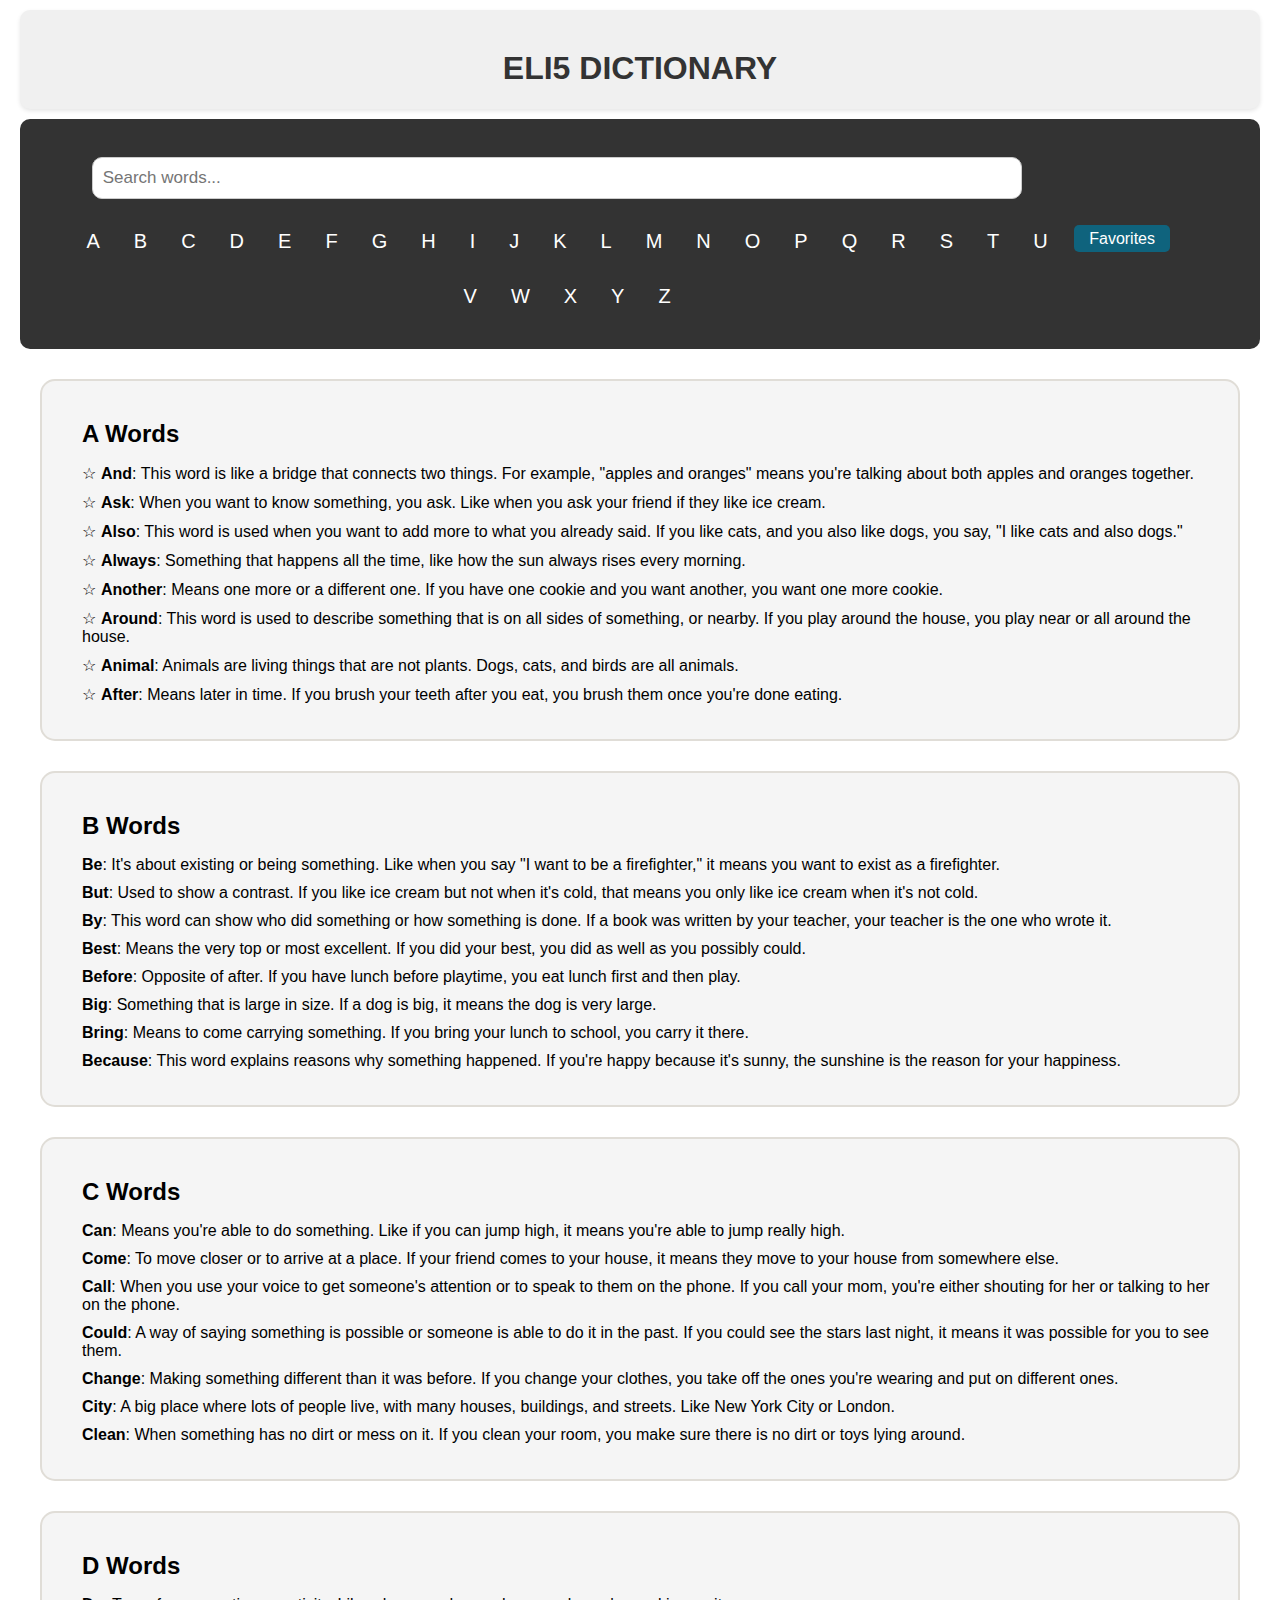
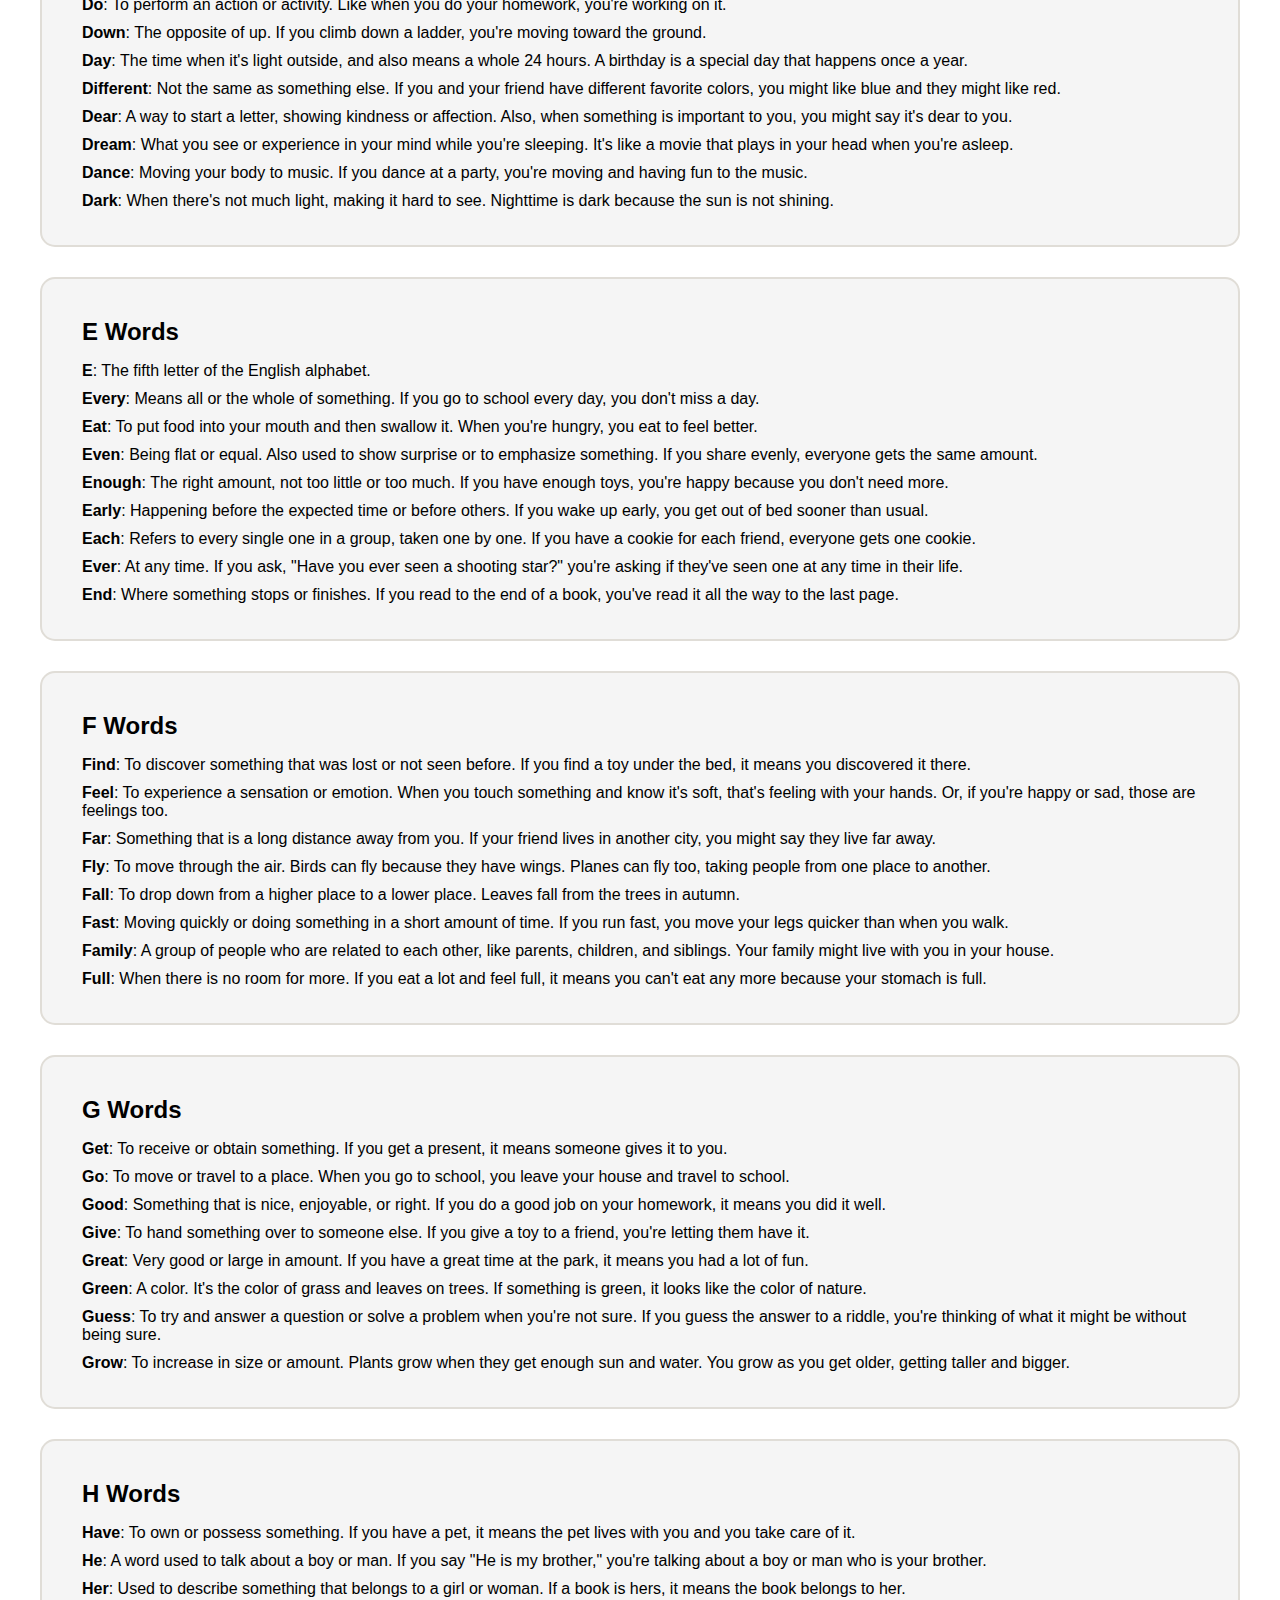
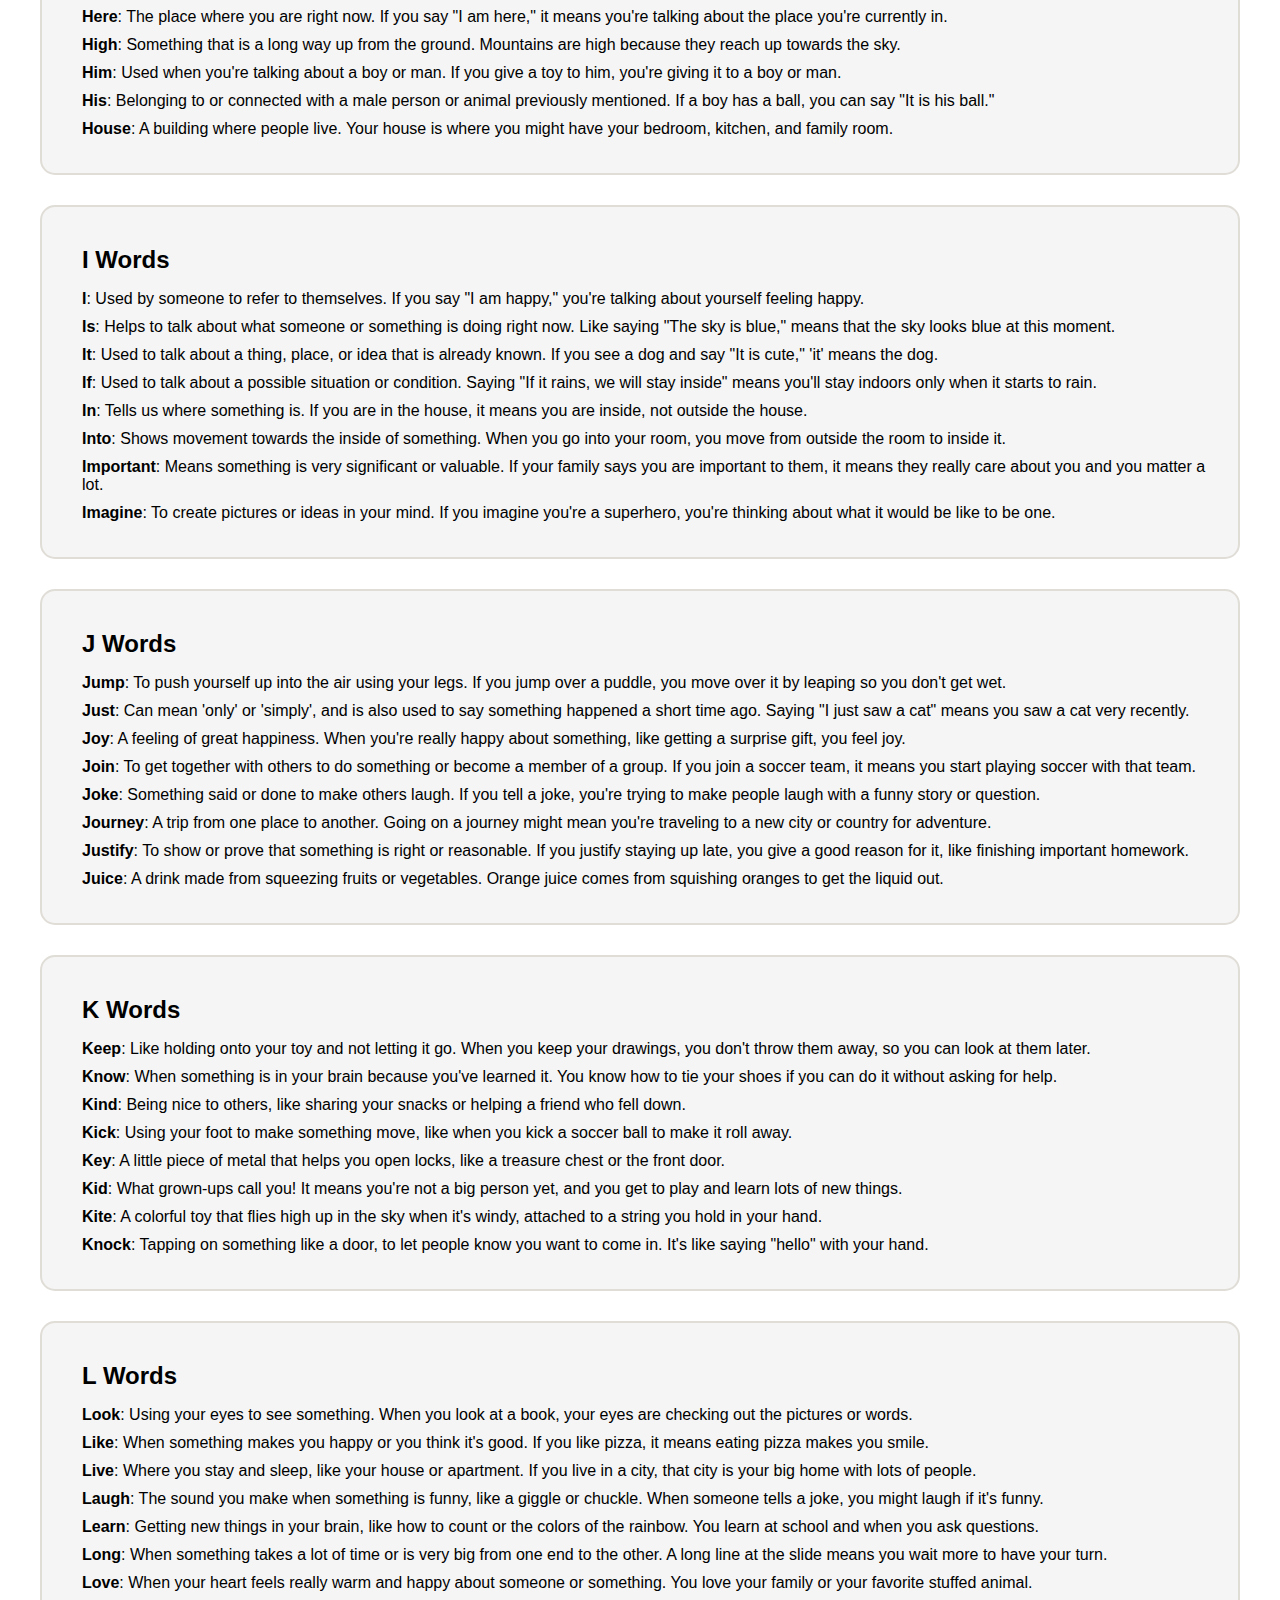
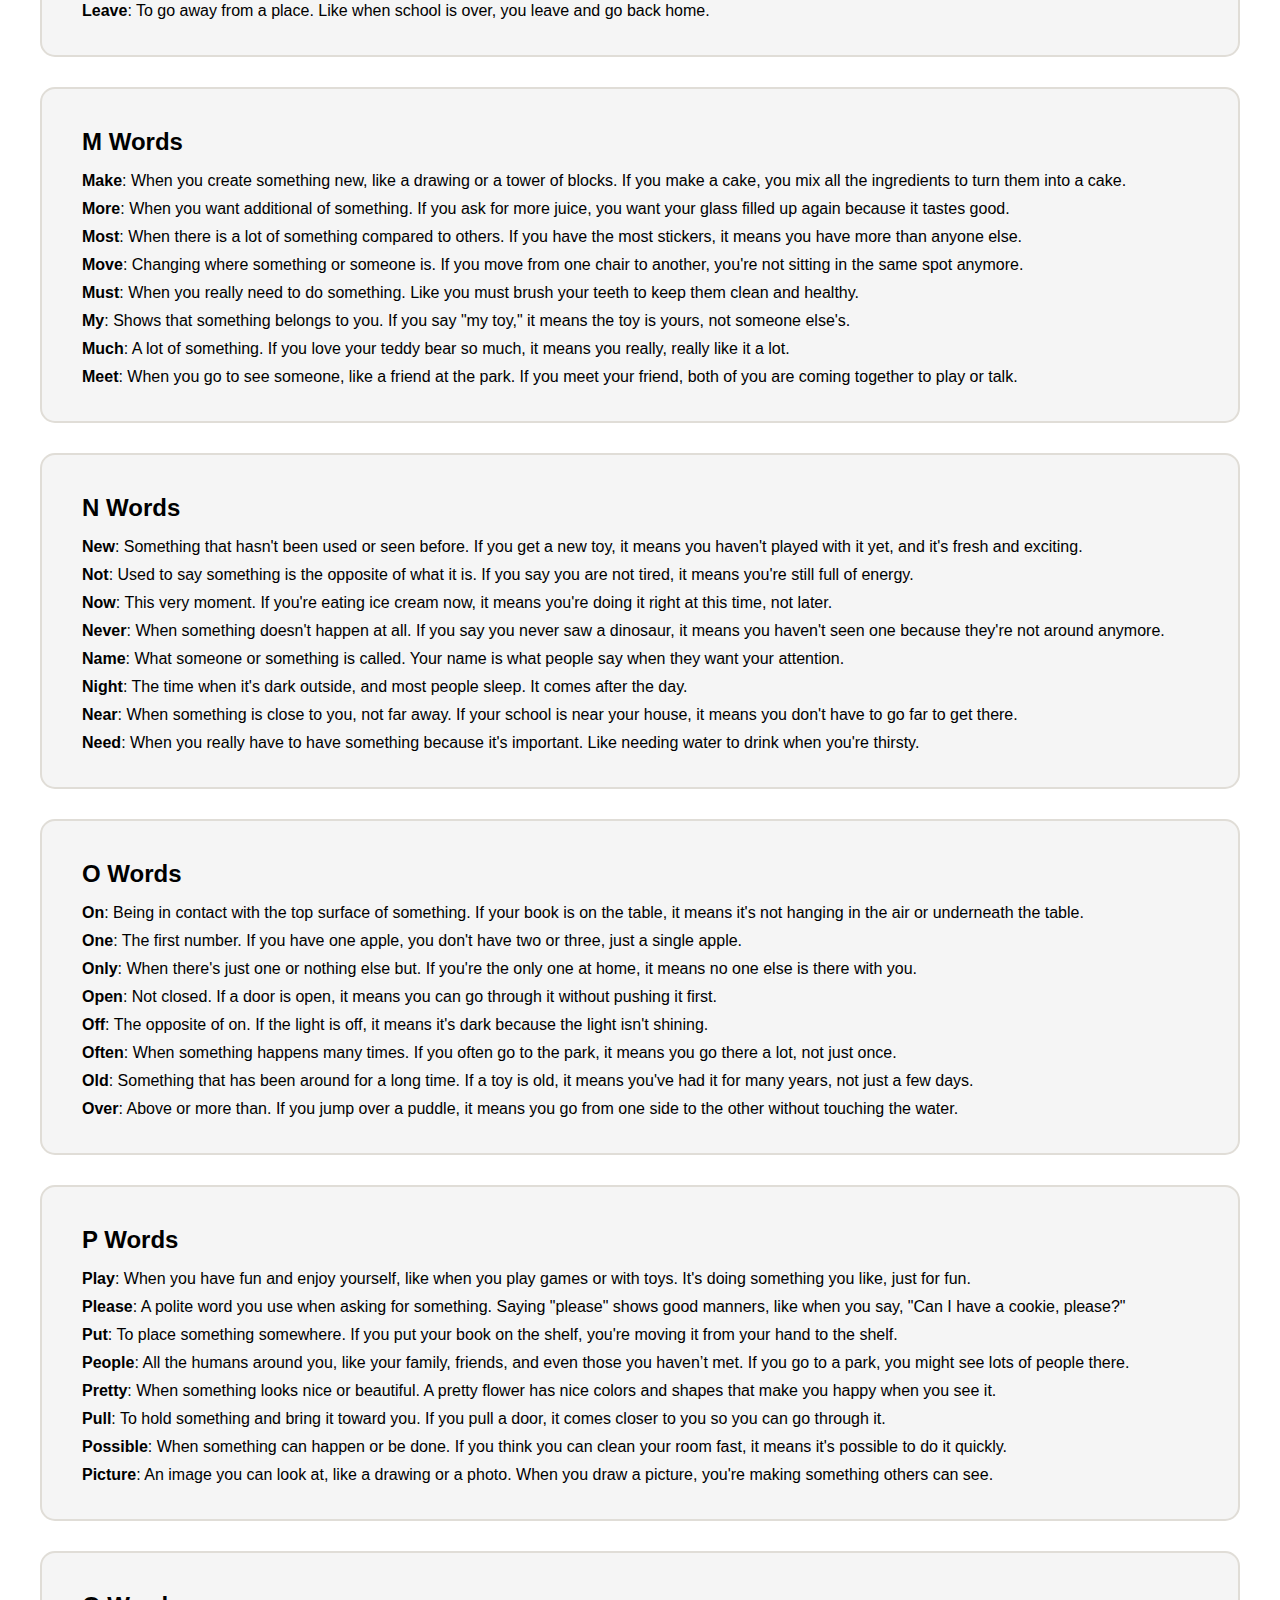
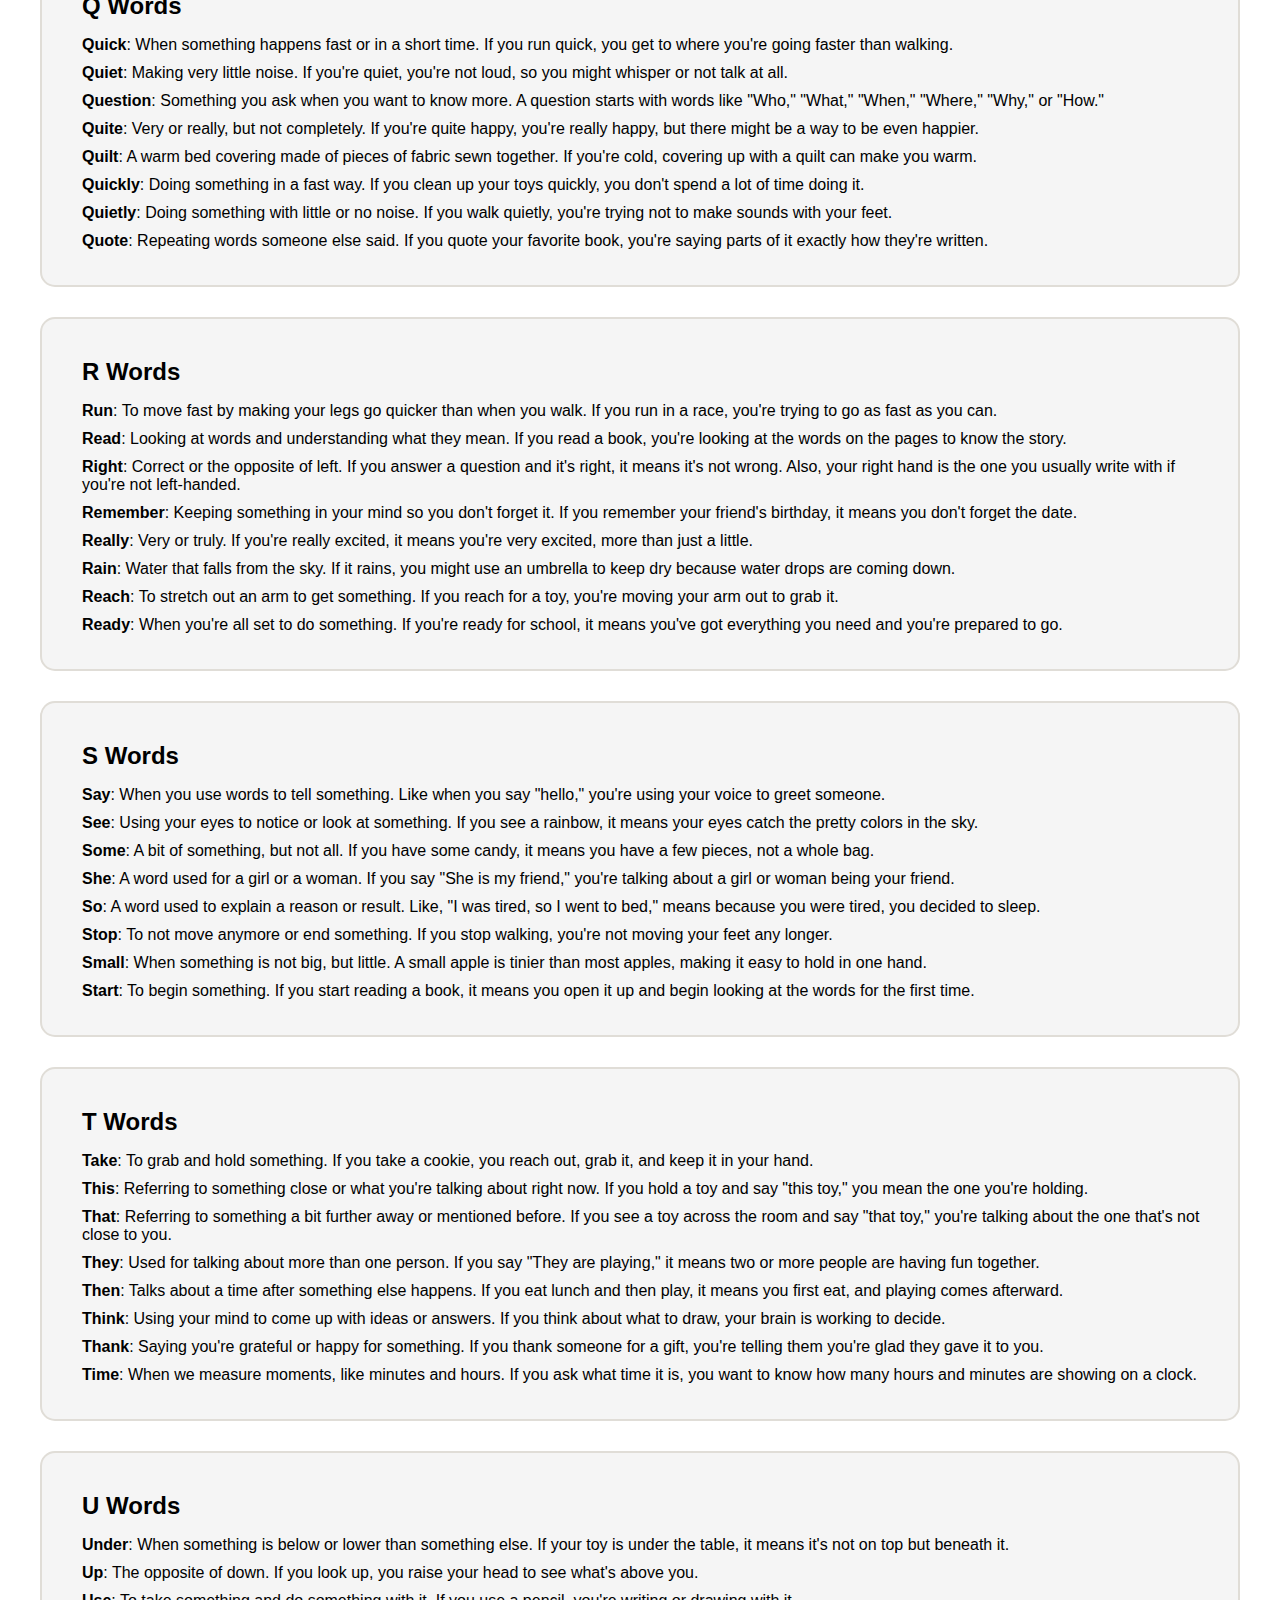
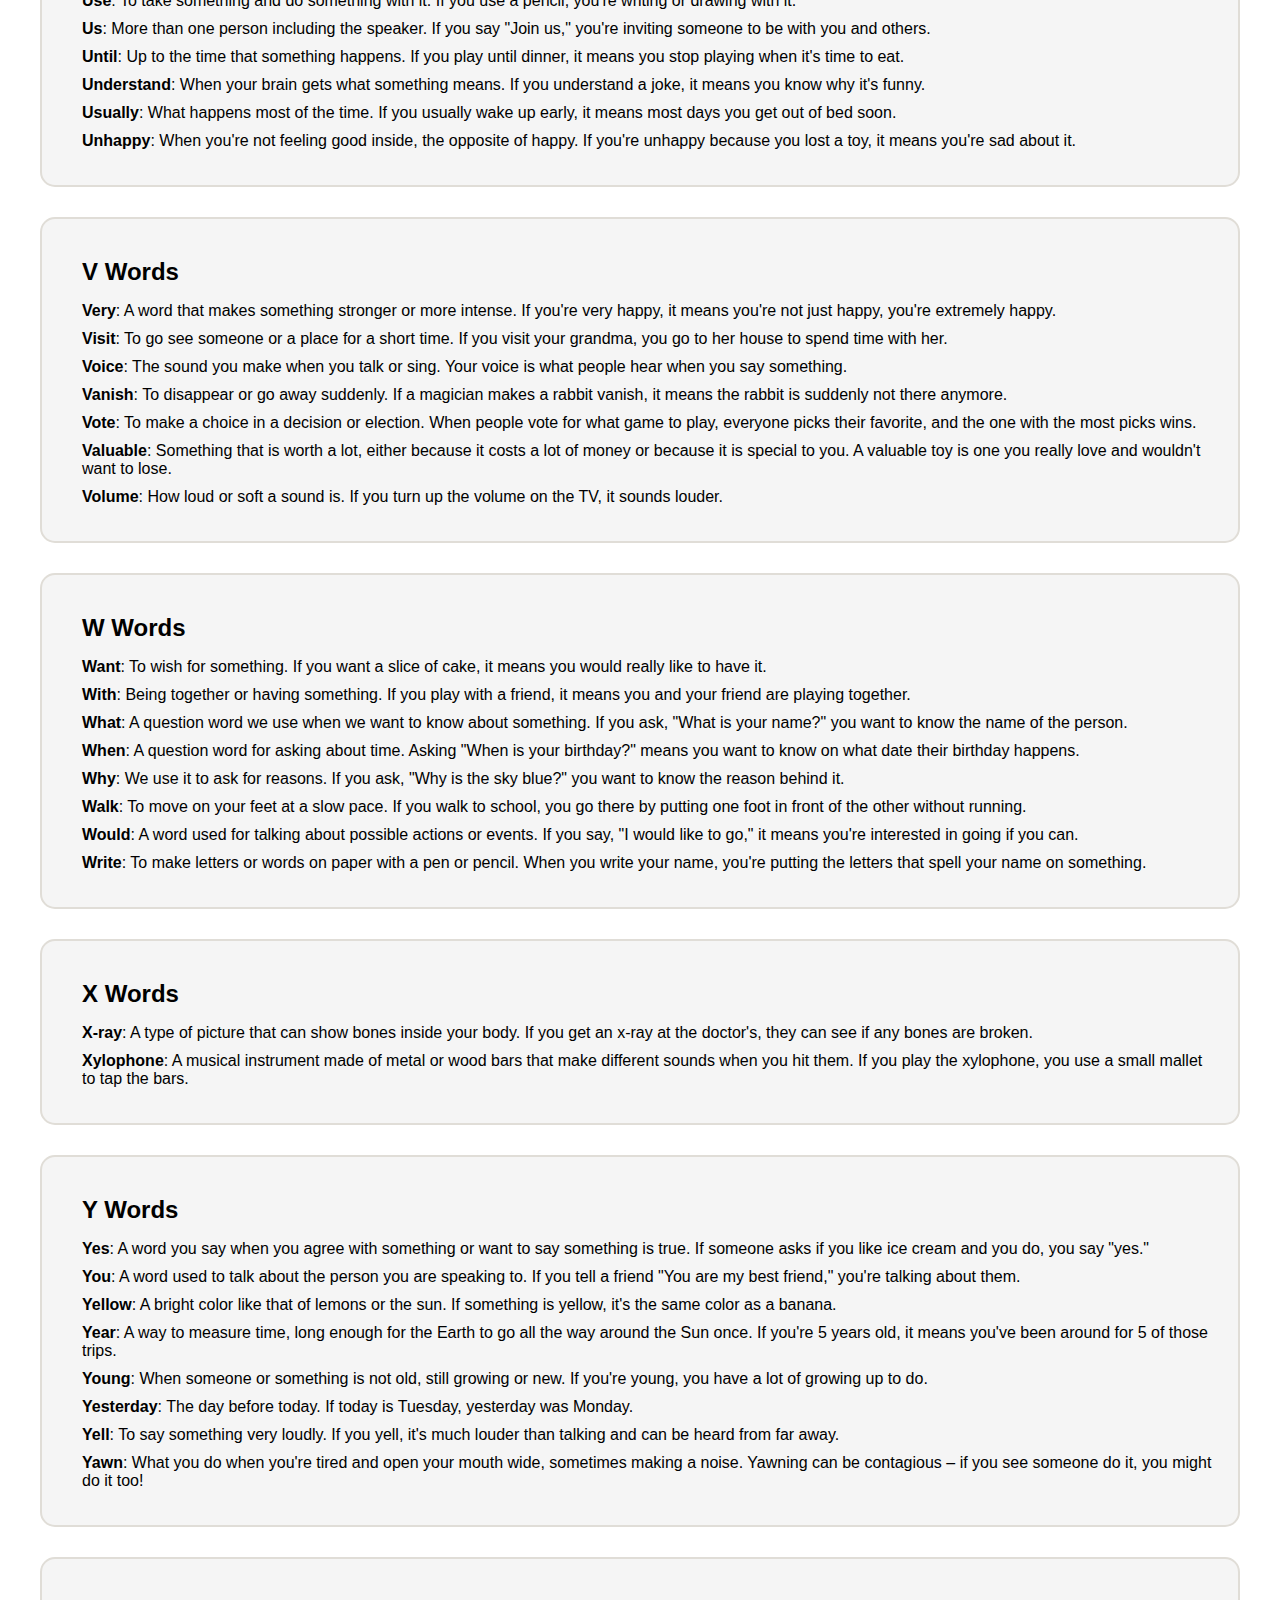
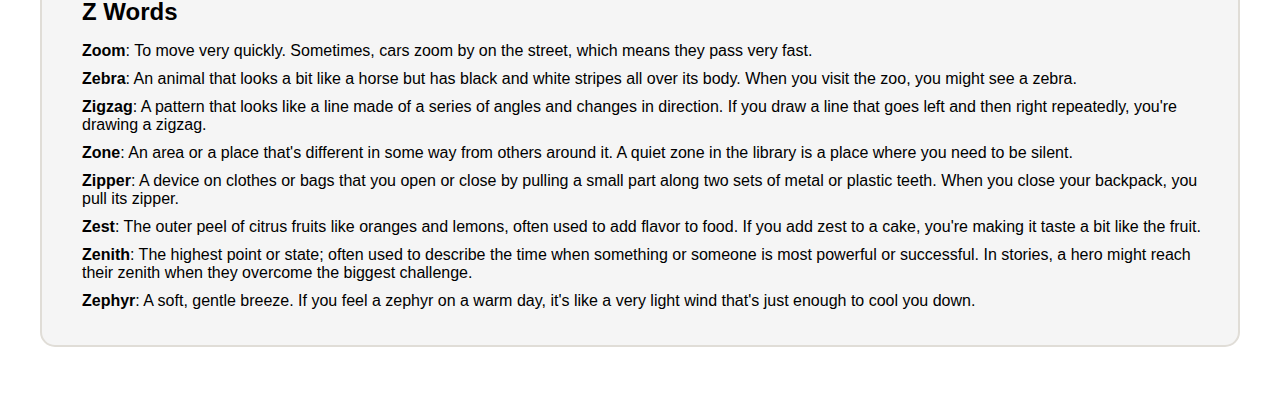
==== index.html @ aea7b03a "Add files via upload" ====
<script src="https://cdn.botpress.cloud/webchat/v1/inject.js"></script>
    <script src="https://mediafiles.botpress.cloud/0eafaf5a-5cc6-4b02-8ae4-9ba356f00850/webchat/config.js" defer></script>

<!DOCTYPE html>
<html lang="en">
    
<head>
    
    <meta charset="UTF-8">
    <meta name="viewport" content="width=device-width, initial-scale=1.0">
    <title>Word Definitions</title>
    <link rel="stylesheet" href="style.css">
    <script src="https://ajax.googleapis.com/ajax/libs/jquery/3.5.1/jquery.min.js"></script>
    <link href="https://fonts.cdnfonts.com/css/lost-castedral" rel="stylesheet">
    
    
                

</head>
<body>

    <header class="site-header">
        <h1>ELI5 DICTIONARY</h1>
    </header>





    <nav id="main-nav">
        <div class="nav-items">

        <div class="search-container">
            <input type="text" id="searchInput" placeholder="Search words...">
        </div>

        
           
            <div class="alphabet-shortcuts">
                <a href="#A">A</a>
                <a href="#B">B</a>
                <a href="#C">C</a>
                <a href="#D">D</a>
                <a href="#E">E</a>
                <a href="#F">F</a>
                <a href="#G">G</a>
                <a href="#H">H</a>
                <a href="#I">I</a>
                <a href="#J">J</a>
                <a href="#K">K</a>
      
                <a href="#L">L</a>
                <a href="#M">M</a>
                <a href="#N">N</a>
                <a href="#O">O</a>
                <a href="#P">P</a>
                <a href="#Q">Q</a>
                <a href="#R">R</a>
                <a href="#S">S</a>
                <a href="#T">T</a>
                <a href="#U">U</a>
                <a href="#V">V</a>
                <a href="#W">W</a>
                <a href="#X">X</a>
                <a href="#Y">Y</a>
                <a href="#Z">Z</a>
      
            
            
        </div>

        </div>

        <div class="favorites-btn">
            <a href="favorites.html">Favorites</a>
        </div>

    </nav>
        


    <div class="alphabet-container">
         
    <div class="letter-container" id="container-A">
    <section id="A">
    <h2>A Words</h2>
    <ul id="wordListA" class="wordList">
        <li><span class="star">☆</span><strong>And</strong>: This word is like a bridge that connects two things. For example, "apples and oranges" means you're talking about both apples and oranges together.</li>

        <li><span class="star">☆</span><strong>Ask</strong>: When you want to know something, you ask. Like when you ask your friend if they like ice cream.</li>
        <li><span class="star">☆</span><strong>Also</strong>: This word is used when you want to add more to what you already said. If you like cats, and you also like dogs, you say, "I like cats and also dogs."</li>
        <li><span class="star">☆</span><strong>Always</strong>: Something that happens all the time, like how the sun always rises every morning.</li>
        <li><span class="star">☆</span><strong>Another</strong>: Means one more or a different one. If you have one cookie and you want another, you want one more cookie.</li>
        <li><span class="star">☆</span><strong>Around</strong>: This word is used to describe something that is on all sides of something, or nearby. If you play around the house, you play near or all around the house.</li>
        <li><span class="star">☆</span><strong>Animal</strong>: Animals are living things that are not plants. Dogs, cats, and birds are all animals.</li>
        <li><span class="star">☆</span><strong>After</strong>: Means later in time. If you brush your teeth after you eat, you brush them once you're done eating.</li>
    </ul>
    </section>
</div>

<div class="letter-container" id="container-B">
    <section id="B">
    <h2>B Words</h2>
    <ul id="wordListB" class="wordList">
        <li><strong>Be</strong>: It's about existing or being something. Like when you say "I want to be a firefighter," it means you want to exist as a firefighter.</li>
        <li><strong>But</strong>: Used to show a contrast. If you like ice cream but not when it's cold, that means you only like ice cream when it's not cold.</li>
        <li><strong>By</strong>: This word can show who did something or how something is done. If a book was written by your teacher, your teacher is the one who wrote it.</li>
        <li><strong>Best</strong>: Means the very top or most excellent. If you did your best, you did as well as you possibly could.</li>
        <li><strong>Before</strong>: Opposite of after. If you have lunch before playtime, you eat lunch first and then play.</li>
        <li><strong>Big</strong>: Something that is large in size. If a dog is big, it means the dog is very large.</li>
        <li><strong>Bring</strong>: Means to come carrying something. If you bring your lunch to school, you carry it there.</li>
        <li><strong>Because</strong>: This word explains reasons why something happened. If you're happy because it's sunny, the sunshine is the reason for your happiness.</li>
    </ul>
</section>
</div>

<div class="letter-container" id="container-C">
    <section id="C">
    <h2>C Words</h2>
<ul id="wordListC" class="wordList">
    <li><strong>Can</strong>: Means you're able to do something. Like if you can jump high, it means you're able to jump really high.</li>
    <li><strong>Come</strong>: To move closer or to arrive at a place. If your friend comes to your house, it means they move to your house from somewhere else.</li>
    <li><strong>Call</strong>: When you use your voice to get someone's attention or to speak to them on the phone. If you call your mom, you're either shouting for her or talking to her on the phone.</li>
    <li><strong>Could</strong>: A way of saying something is possible or someone is able to do it in the past. If you could see the stars last night, it means it was possible for you to see them.</li>
    <li><strong>Change</strong>: Making something different than it was before. If you change your clothes, you take off the ones you're wearing and put on different ones.</li>
    <li><strong>City</strong>: A big place where lots of people live, with many houses, buildings, and streets. Like New York City or London.</li>
    <li><strong>Clean</strong>: When something has no dirt or mess on it. If you clean your room, you make sure there is no dirt or toys lying around.</li>
</ul>
</section>
</div>

<div class="letter-container" id="container-D">
<section id="D">
<h2>D Words</h2>
<ul id="wordListD" class="wordList">
    <li><strong>Do</strong>: To perform an action or activity. Like when you do your homework, you're working on it.</li>
    <li><strong>Down</strong>: The opposite of up. If you climb down a ladder, you're moving toward the ground.</li>
    <li><strong>Day</strong>: The time when it's light outside, and also means a whole 24 hours. A birthday is a special day that happens once a year.</li>
    <li><strong>Different</strong>: Not the same as something else. If you and your friend have different favorite colors, you might like blue and they might like red.</li>
    <li><strong>Dear</strong>: A way to start a letter, showing kindness or affection. Also, when something is important to you, you might say it's dear to you.</li>
    <li><strong>Dream</strong>: What you see or experience in your mind while you're sleeping. It's like a movie that plays in your head when you're asleep.</li>
    <li><strong>Dance</strong>: Moving your body to music. If you dance at a party, you're moving and having fun to the music.</li>
    <li><strong>Dark</strong>: When there's not much light, making it hard to see. Nighttime is dark because the sun is not shining.</li>
</ul>
</section>
</div>

<div class="letter-container" id="container-E">
<section id="E">
<h2>E Words</h2>
<ul id="wordListE" class="wordList">
    <li><strong>E</strong>: The fifth letter of the English alphabet.</li>
    <li><strong>Every</strong>: Means all or the whole of something. If you go to school every day, you don't miss a day.</li>
    <li><strong>Eat</strong>: To put food into your mouth and then swallow it. When you're hungry, you eat to feel better.</li>
    <li><strong>Even</strong>: Being flat or equal. Also used to show surprise or to emphasize something. If you share evenly, everyone gets the same amount.</li>
    <li><strong>Enough</strong>: The right amount, not too little or too much. If you have enough toys, you're happy because you don't need more.</li>
    <li><strong>Early</strong>: Happening before the expected time or before others. If you wake up early, you get out of bed sooner than usual.</li>
    <li><strong>Each</strong>: Refers to every single one in a group, taken one by one. If you have a cookie for each friend, everyone gets one cookie.</li>
    <li><strong>Ever</strong>: At any time. If you ask, "Have you ever seen a shooting star?" you're asking if they've seen one at any time in their life.</li>
    <li><strong>End</strong>: Where something stops or finishes. If you read to the end of a book, you've read it all the way to the last page.</li>
</ul>
</section>
</div>

<div class="letter-container" id="container-F">
<section id="F">
<h2>F Words</h2>
<ul id="wordListF" class="wordList">
    <li><strong>Find</strong>: To discover something that was lost or not seen before. If you find a toy under the bed, it means you discovered it there.</li>
    <li><strong>Feel</strong>: To experience a sensation or emotion. When you touch something and know it's soft, that's feeling with your hands. Or, if you're happy or sad, those are feelings too.</li>
    <li><strong>Far</strong>: Something that is a long distance away from you. If your friend lives in another city, you might say they live far away.</li>
    <li><strong>Fly</strong>: To move through the air. Birds can fly because they have wings. Planes can fly too, taking people from one place to another.</li>
    <li><strong>Fall</strong>: To drop down from a higher place to a lower place. Leaves fall from the trees in autumn.</li>
    <li><strong>Fast</strong>: Moving quickly or doing something in a short amount of time. If you run fast, you move your legs quicker than when you walk.</li>
    <li><strong>Family</strong>: A group of people who are related to each other, like parents, children, and siblings. Your family might live with you in your house.</li>
    <li><strong>Full</strong>: When there is no room for more. If you eat a lot and feel full, it means you can't eat any more because your stomach is full.</li>
</ul>
</section>
</div>

<div class="letter-container" id="container-G">
<section id="G">
<h2>G Words</h2>
<ul id="wordListG" class="wordList">
    <li><strong>Get</strong>: To receive or obtain something. If you get a present, it means someone gives it to you.</li>
    <li><strong>Go</strong>: To move or travel to a place. When you go to school, you leave your house and travel to school.</li>
    <li><strong>Good</strong>: Something that is nice, enjoyable, or right. If you do a good job on your homework, it means you did it well.</li>
    <li><strong>Give</strong>: To hand something over to someone else. If you give a toy to a friend, you're letting them have it.</li>
    <li><strong>Great</strong>: Very good or large in amount. If you have a great time at the park, it means you had a lot of fun.</li>
    <li><strong>Green</strong>: A color. It's the color of grass and leaves on trees. If something is green, it looks like the color of nature.</li>
    <li><strong>Guess</strong>: To try and answer a question or solve a problem when you're not sure. If you guess the answer to a riddle, you're thinking of what it might be without being sure.</li>
    <li><strong>Grow</strong>: To increase in size or amount. Plants grow when they get enough sun and water. You grow as you get older, getting taller and bigger.</li>
</ul>
</section>
</div>

<div class="letter-container" id="container-H">
<section id="H">
<h2>H Words</h2>
<ul id="wordListH" class="wordList">
    <li><strong>Have</strong>: To own or possess something. If you have a pet, it means the pet lives with you and you take care of it.</li>
    <li><strong>He</strong>: A word used to talk about a boy or man. If you say "He is my brother," you're talking about a boy or man who is your brother.</li>
    <li><strong>Her</strong>: Used to describe something that belongs to a girl or woman. If a book is hers, it means the book belongs to her.</li>
    <li><strong>Here</strong>: The place where you are right now. If you say "I am here," it means you're talking about the place you're currently in.</li>
    <li><strong>High</strong>: Something that is a long way up from the ground. Mountains are high because they reach up towards the sky.</li>
    <li><strong>Him</strong>: Used when you're talking about a boy or man. If you give a toy to him, you're giving it to a boy or man.</li>
    <li><strong>His</strong>: Belonging to or connected with a male person or animal previously mentioned. If a boy has a ball, you can say "It is his ball."</li>
    <li><strong>House</strong>: A building where people live. Your house is where you might have your bedroom, kitchen, and family room.</li>
</ul>
</section>
</div>

<div class="letter-container" id="container-I">
<section id="I">
<h2>I Words</h2>
<ul id="wordListI" class="wordList">
    <li><strong>I</strong>: Used by someone to refer to themselves. If you say "I am happy," you're talking about yourself feeling happy.</li>
    <li><strong>Is</strong>: Helps to talk about what someone or something is doing right now. Like saying "The sky is blue," means that the sky looks blue at this moment.</li>
    <li><strong>It</strong>: Used to talk about a thing, place, or idea that is already known. If you see a dog and say "It is cute," 'it' means the dog.</li>
    <li><strong>If</strong>: Used to talk about a possible situation or condition. Saying "If it rains, we will stay inside" means you'll stay indoors only when it starts to rain.</li>
    <li><strong>In</strong>: Tells us where something is. If you are in the house, it means you are inside, not outside the house.</li>
    <li><strong>Into</strong>: Shows movement towards the inside of something. When you go into your room, you move from outside the room to inside it.</li>
    <li><strong>Important</strong>: Means something is very significant or valuable. If your family says you are important to them, it means they really care about you and you matter a lot.</li>
    <li><strong>Imagine</strong>: To create pictures or ideas in your mind. If you imagine you're a superhero, you're thinking about what it would be like to be one.</li>
</ul>
</section>
</div>

<div class="letter-container" id="container-J">
<section id="J">
<h2>J Words</h2>
<ul id="wordListJ" class="wordList">
    <li><strong>Jump</strong>: To push yourself up into the air using your legs. If you jump over a puddle, you move over it by leaping so you don't get wet.</li>
    <li><strong>Just</strong>: Can mean 'only' or 'simply', and is also used to say something happened a short time ago. Saying "I just saw a cat" means you saw a cat very recently.</li>
    <li><strong>Joy</strong>: A feeling of great happiness. When you're really happy about something, like getting a surprise gift, you feel joy.</li>
    <li><strong>Join</strong>: To get together with others to do something or become a member of a group. If you join a soccer team, it means you start playing soccer with that team.</li>
    <li><strong>Joke</strong>: Something said or done to make others laugh. If you tell a joke, you're trying to make people laugh with a funny story or question.</li>
    <li><strong>Journey</strong>: A trip from one place to another. Going on a journey might mean you're traveling to a new city or country for adventure.</li>
    <li><strong>Justify</strong>: To show or prove that something is right or reasonable. If you justify staying up late, you give a good reason for it, like finishing important homework.</li>
    <li><strong>Juice</strong>: A drink made from squeezing fruits or vegetables. Orange juice comes from squishing oranges to get the liquid out.</li>
</ul>
</section>
</div>

<div class="letter-container" id="container-K">
<section id="K">
<h2>K Words</h2>
<ul id="wordListK" class="wordList">
    <li><strong>Keep</strong>: Like holding onto your toy and not letting it go. When you keep your drawings, you don't throw them away, so you can look at them later.</li>
    <li><strong>Know</strong>: When something is in your brain because you've learned it. You know how to tie your shoes if you can do it without asking for help.</li>
    <li><strong>Kind</strong>: Being nice to others, like sharing your snacks or helping a friend who fell down.</li>
    <li><strong>Kick</strong>: Using your foot to make something move, like when you kick a soccer ball to make it roll away.</li>
    <li><strong>Key</strong>: A little piece of metal that helps you open locks, like a treasure chest or the front door.</li>
    <li><strong>Kid</strong>: What grown-ups call you! It means you're not a big person yet, and you get to play and learn lots of new things.</li>
    <li><strong>Kite</strong>: A colorful toy that flies high up in the sky when it's windy, attached to a string you hold in your hand.</li>
    <li><strong>Knock</strong>: Tapping on something like a door, to let people know you want to come in. It's like saying "hello" with your hand.</li>
</ul>
</section>
</div>

<div class="letter-container" id="container-L">
<section id="L">
<h2>L Words</h2>
<ul id="wordListL" class="wordList">
    <li><strong>Look</strong>: Using your eyes to see something. When you look at a book, your eyes are checking out the pictures or words.</li>
    <li><strong>Like</strong>: When something makes you happy or you think it's good. If you like pizza, it means eating pizza makes you smile.</li>
    <li><strong>Live</strong>: Where you stay and sleep, like your house or apartment. If you live in a city, that city is your big home with lots of people.</li>
    <li><strong>Laugh</strong>: The sound you make when something is funny, like a giggle or chuckle. When someone tells a joke, you might laugh if it's funny.</li>
    <li><strong>Learn</strong>: Getting new things in your brain, like how to count or the colors of the rainbow. You learn at school and when you ask questions.</li>
    <li><strong>Long</strong>: When something takes a lot of time or is very big from one end to the other. A long line at the slide means you wait more to have your turn.</li>
    <li><strong>Love</strong>: When your heart feels really warm and happy about someone or something. You love your family or your favorite stuffed animal.</li>
    <li><strong>Leave</strong>: To go away from a place. Like when school is over, you leave and go back home.</li>
</ul>
</section>
</div>

<div class="letter-container" id="container-M">
<section id="M">
<h2>M Words</h2>
<ul id="wordListM" class="wordList">
    <li><strong>Make</strong>: When you create something new, like a drawing or a tower of blocks. If you make a cake, you mix all the ingredients to turn them into a cake.</li>
    <li><strong>More</strong>: When you want additional of something. If you ask for more juice, you want your glass filled up again because it tastes good.</li>
    <li><strong>Most</strong>: When there is a lot of something compared to others. If you have the most stickers, it means you have more than anyone else.</li>
    <li><strong>Move</strong>: Changing where something or someone is. If you move from one chair to another, you're not sitting in the same spot anymore.</li>
    <li><strong>Must</strong>: When you really need to do something. Like you must brush your teeth to keep them clean and healthy.</li>
    <li><strong>My</strong>: Shows that something belongs to you. If you say "my toy," it means the toy is yours, not someone else's.</li>
    <li><strong>Much</strong>: A lot of something. If you love your teddy bear so much, it means you really, really like it a lot.</li>
    <li><strong>Meet</strong>: When you go to see someone, like a friend at the park. If you meet your friend, both of you are coming together to play or talk.</li>
</ul>
</section>
</div>

<div class="letter-container" id="container-N">
<section id="N">
<h2>N Words</h2>
<ul id="wordListN" class="wordList">
    <li><strong>New</strong>: Something that hasn't been used or seen before. If you get a new toy, it means you haven't played with it yet, and it's fresh and exciting.</li>
    <li><strong>Not</strong>: Used to say something is the opposite of what it is. If you say you are not tired, it means you're still full of energy.</li>
    <li><strong>Now</strong>: This very moment. If you're eating ice cream now, it means you're doing it right at this time, not later.</li>
    <li><strong>Never</strong>: When something doesn't happen at all. If you say you never saw a dinosaur, it means you haven't seen one because they're not around anymore.</li>
    <li><strong>Name</strong>: What someone or something is called. Your name is what people say when they want your attention.</li>
    <li><strong>Night</strong>: The time when it's dark outside, and most people sleep. It comes after the day.</li>
    <li><strong>Near</strong>: When something is close to you, not far away. If your school is near your house, it means you don't have to go far to get there.</li>
    <li><strong>Need</strong>: When you really have to have something because it's important. Like needing water to drink when you're thirsty.</li>
</ul>
</section>
</div>

<div class="letter-container" id="container-O">
<section id="O">
<h2>O Words</h2>
<ul id="wordListO" class="wordList">
    <li><strong>On</strong>: Being in contact with the top surface of something. If your book is on the table, it means it's not hanging in the air or underneath the table.</li>
    <li><strong>One</strong>: The first number. If you have one apple, you don't have two or three, just a single apple.</li>
    <li><strong>Only</strong>: When there's just one or nothing else but. If you're the only one at home, it means no one else is there with you.</li>
    <li><strong>Open</strong>: Not closed. If a door is open, it means you can go through it without pushing it first.</li>
    <li><strong>Off</strong>: The opposite of on. If the light is off, it means it's dark because the light isn't shining.</li>
    <li><strong>Often</strong>: When something happens many times. If you often go to the park, it means you go there a lot, not just once.</li>
    <li><strong>Old</strong>: Something that has been around for a long time. If a toy is old, it means you've had it for many years, not just a few days.</li>
    <li><strong>Over</strong>: Above or more than. If you jump over a puddle, it means you go from one side to the other without touching the water.</li>
</ul>
</section>
</div>

<div class="letter-container" id="container-P">
<section id="P">
<h2>P Words</h2>
<ul id="wordListP" class="wordList">
    <li><strong>Play</strong>: When you have fun and enjoy yourself, like when you play games or with toys. It's doing something you like, just for fun.</li>
    <li><strong>Please</strong>: A polite word you use when asking for something. Saying "please" shows good manners, like when you say, "Can I have a cookie, please?"</li>
    <li><strong>Put</strong>: To place something somewhere. If you put your book on the shelf, you're moving it from your hand to the shelf.</li>
    <li><strong>People</strong>: All the humans around you, like your family, friends, and even those you haven’t met. If you go to a park, you might see lots of people there.</li>
    <li><strong>Pretty</strong>: When something looks nice or beautiful. A pretty flower has nice colors and shapes that make you happy when you see it.</li>
    <li><strong>Pull</strong>: To hold something and bring it toward you. If you pull a door, it comes closer to you so you can go through it.</li>
    <li><strong>Possible</strong>: When something can happen or be done. If you think you can clean your room fast, it means it's possible to do it quickly.</li>
    <li><strong>Picture</strong>: An image you can look at, like a drawing or a photo. When you draw a picture, you're making something others can see.</li>
</ul>
</section>
</div>

<div class="letter-container" id="container-Q">
<section id="Q">
<h2>Q Words</h2>
<ul id="wordListQ" class="wordList">
    <li><strong>Quick</strong>: When something happens fast or in a short time. If you run quick, you get to where you're going faster than walking.</li>
    <li><strong>Quiet</strong>: Making very little noise. If you're quiet, you're not loud, so you might whisper or not talk at all.</li>
    <li><strong>Question</strong>: Something you ask when you want to know more. A question starts with words like "Who," "What," "When," "Where," "Why," or "How."</li>
    <li><strong>Quite</strong>: Very or really, but not completely. If you're quite happy, you're really happy, but there might be a way to be even happier.</li>
    <li><strong>Quilt</strong>: A warm bed covering made of pieces of fabric sewn together. If you're cold, covering up with a quilt can make you warm.</li>
    <li><strong>Quickly</strong>: Doing something in a fast way. If you clean up your toys quickly, you don't spend a lot of time doing it.</li>
    <li><strong>Quietly</strong>: Doing something with little or no noise. If you walk quietly, you're trying not to make sounds with your feet.</li>
    <li><strong>Quote</strong>: Repeating words someone else said. If you quote your favorite book, you're saying parts of it exactly how they're written.</li>
</ul>
</section>
</div>

<div class="letter-container" id="container-R">
<section id="R">
<h2>R Words</h2>
<ul id="wordListR" class="wordList">
    <li><strong>Run</strong>: To move fast by making your legs go quicker than when you walk. If you run in a race, you're trying to go as fast as you can.</li>
    <li><strong>Read</strong>: Looking at words and understanding what they mean. If you read a book, you're looking at the words on the pages to know the story.</li>
    <li><strong>Right</strong>: Correct or the opposite of left. If you answer a question and it's right, it means it's not wrong. Also, your right hand is the one you usually write with if you're not left-handed.</li>
    <li><strong>Remember</strong>: Keeping something in your mind so you don't forget it. If you remember your friend's birthday, it means you don't forget the date.</li>
    <li><strong>Really</strong>: Very or truly. If you're really excited, it means you're very excited, more than just a little.</li>
    <li><strong>Rain</strong>: Water that falls from the sky. If it rains, you might use an umbrella to keep dry because water drops are coming down.</li>
    <li><strong>Reach</strong>: To stretch out an arm to get something. If you reach for a toy, you're moving your arm out to grab it.</li>
    <li><strong>Ready</strong>: When you're all set to do something. If you're ready for school, it means you've got everything you need and you're prepared to go.</li>
</ul>
</section>
</div>

<div class="letter-container" id="container-S">
<section id="S">
<h2>S Words</h2>
<ul id="wordListS" class="wordList">
    <li><strong>Say</strong>: When you use words to tell something. Like when you say "hello," you're using your voice to greet someone.</li>
    <li><strong>See</strong>: Using your eyes to notice or look at something. If you see a rainbow, it means your eyes catch the pretty colors in the sky.</li>
    <li><strong>Some</strong>: A bit of something, but not all. If you have some candy, it means you have a few pieces, not a whole bag.</li>
    <li><strong>She</strong>: A word used for a girl or a woman. If you say "She is my friend," you're talking about a girl or woman being your friend.</li>
    <li><strong>So</strong>: A word used to explain a reason or result. Like, "I was tired, so I went to bed," means because you were tired, you decided to sleep.</li>
    <li><strong>Stop</strong>: To not move anymore or end something. If you stop walking, you're not moving your feet any longer.</li>
    <li><strong>Small</strong>: When something is not big, but little. A small apple is tinier than most apples, making it easy to hold in one hand.</li>
    <li><strong>Start</strong>: To begin something. If you start reading a book, it means you open it up and begin looking at the words for the first time.</li>
</ul>
</section>
</div>

<div class="letter-container" id="container-T">
<section id="T">
<h2>T Words</h2>
<ul id="wordListT" class="wordList">
    <li><strong>Take</strong>: To grab and hold something. If you take a cookie, you reach out, grab it, and keep it in your hand.</li>
    <li><strong>This</strong>: Referring to something close or what you're talking about right now. If you hold a toy and say "this toy," you mean the one you're holding.</li>
    <li><strong>That</strong>: Referring to something a bit further away or mentioned before. If you see a toy across the room and say "that toy," you're talking about the one that's not close to you.</li>
    <li><strong>They</strong>: Used for talking about more than one person. If you say "They are playing," it means two or more people are having fun together.</li>
    <li><strong>Then</strong>: Talks about a time after something else happens. If you eat lunch and then play, it means you first eat, and playing comes afterward.</li>
    <li><strong>Think</strong>: Using your mind to come up with ideas or answers. If you think about what to draw, your brain is working to decide.</li>
    <li><strong>Thank</strong>: Saying you're grateful or happy for something. If you thank someone for a gift, you're telling them you're glad they gave it to you.</li>
    <li><strong>Time</strong>: When we measure moments, like minutes and hours. If you ask what time it is, you want to know how many hours and minutes are showing on a clock.</li>
</ul>
</section>
</div>

<div class="letter-container" id="container-U">
<section id="U">
<h2>U Words</h2>
<ul id="wordListU" class="wordList">
    <li><strong>Under</strong>: When something is below or lower than something else. If your toy is under the table, it means it's not on top but beneath it.</li>
    <li><strong>Up</strong>: The opposite of down. If you look up, you raise your head to see what's above you.</li>
    <li><strong>Use</strong>: To take something and do something with it. If you use a pencil, you're writing or drawing with it.</li>
    <li><strong>Us</strong>: More than one person including the speaker. If you say "Join us," you're inviting someone to be with you and others.</li>
    <li><strong>Until</strong>: Up to the time that something happens. If you play until dinner, it means you stop playing when it's time to eat.</li>
    <li><strong>Understand</strong>: When your brain gets what something means. If you understand a joke, it means you know why it's funny.</li>
    <li><strong>Usually</strong>: What happens most of the time. If you usually wake up early, it means most days you get out of bed soon.</li>
    <li><strong>Unhappy</strong>: When you're not feeling good inside, the opposite of happy. If you're unhappy because you lost a toy, it means you're sad about it.</li>
</ul>
</section>
</div>

<div class="letter-container" id="container-V">
<section id="V">
<h2>V Words</h2>
<ul id="wordListV" class="wordList">
    <li><strong>Very</strong>: A word that makes something stronger or more intense. If you're very happy, it means you're not just happy, you're extremely happy.</li>
    <li><strong>Visit</strong>: To go see someone or a place for a short time. If you visit your grandma, you go to her house to spend time with her.</li>
    <li><strong>Voice</strong>: The sound you make when you talk or sing. Your voice is what people hear when you say something.</li>
    <li><strong>Vanish</strong>: To disappear or go away suddenly. If a magician makes a rabbit vanish, it means the rabbit is suddenly not there anymore.</li>
    <li><strong>Vote</strong>: To make a choice in a decision or election. When people vote for what game to play, everyone picks their favorite, and the one with the most picks wins.</li>
    <li><strong>Valuable</strong>: Something that is worth a lot, either because it costs a lot of money or because it is special to you. A valuable toy is one you really love and wouldn't want to lose.</li>
    <li><strong>Volume</strong>: How loud or soft a sound is. If you turn up the volume on the TV, it sounds louder.</li>
</ul>
</section>
</div>

<div class="letter-container" id="container-W">
<section id="W">
<h2>W Words</h2>
<ul id="wordListW" class="wordList">
    <li><strong>Want</strong>: To wish for something. If you want a slice of cake, it means you would really like to have it.</li>
    <li><strong>With</strong>: Being together or having something. If you play with a friend, it means you and your friend are playing together.</li>
    <li><strong>What</strong>: A question word we use when we want to know about something. If you ask, "What is your name?" you want to know the name of the person.</li>
    <li><strong>When</strong>: A question word for asking about time. Asking "When is your birthday?" means you want to know on what date their birthday happens.</li>
    <li><strong>Why</strong>: We use it to ask for reasons. If you ask, "Why is the sky blue?" you want to know the reason behind it.</li>
    <li><strong>Walk</strong>: To move on your feet at a slow pace. If you walk to school, you go there by putting one foot in front of the other without running.</li>
    <li><strong>Would</strong>: A word used for talking about possible actions or events. If you say, "I would like to go," it means you're interested in going if you can.</li>
    <li><strong>Write</strong>: To make letters or words on paper with a pen or pencil. When you write your name, you're putting the letters that spell your name on something.</li>
</ul>
</section>
</div>

<div class="letter-container" id="container-X">
<section id="X">
<h2>X Words</h2>
<ul id="wordListX" class="wordList">
    <li><strong>X-ray</strong>: A type of picture that can show bones inside your body. If you get an x-ray at the doctor's, they can see if any bones are broken.</li>
    <li><strong>Xylophone</strong>: A musical instrument made of metal or wood bars that make different sounds when you hit them. If you play the xylophone, you use a small mallet to tap the bars.</li>
</ul>
</section>
</div>

<div class="letter-container" id="container-Y">
<section id="Y">
<h2>Y Words</h2>
<ul id="wordListY" class="wordList">
    <li><strong>Yes</strong>: A word you say when you agree with something or want to say something is true. If someone asks if you like ice cream and you do, you say "yes."</li>
    <li><strong>You</strong>: A word used to talk about the person you are speaking to. If you tell a friend "You are my best friend," you're talking about them.</li>
    <li><strong>Yellow</strong>: A bright color like that of lemons or the sun. If something is yellow, it's the same color as a banana.</li>
    <li><strong>Year</strong>: A way to measure time, long enough for the Earth to go all the way around the Sun once. If you're 5 years old, it means you've been around for 5 of those trips.</li>
    <li><strong>Young</strong>: When someone or something is not old, still growing or new. If you're young, you have a lot of growing up to do.</li>
    <li><strong>Yesterday</strong>: The day before today. If today is Tuesday, yesterday was Monday.</li>
    <li><strong>Yell</strong>: To say something very loudly. If you yell, it's much louder than talking and can be heard from far away.</li>
    <li><strong>Yawn</strong>: What you do when you're tired and open your mouth wide, sometimes making a noise. Yawning can be contagious – if you see someone do it, you might do it too!</li>
</ul>
</section>
</div>

<div class="letter-container" id="container-Z">
<section id="Z">
<h2>Z Words</h2>
<ul id="wordListZ" class="wordList">
    <li><strong>Zoom</strong>: To move very quickly. Sometimes, cars zoom by on the street, which means they pass very fast.</li>
    <li><strong>Zebra</strong>: An animal that looks a bit like a horse but has black and white stripes all over its body. When you visit the zoo, you might see a zebra.</li>
    <li><strong>Zigzag</strong>: A pattern that looks like a line made of a series of angles and changes in direction. If you draw a line that goes left and then right repeatedly, you're drawing a zigzag.</li>
    <li><strong>Zone</strong>: An area or a place that's different in some way from others around it. A quiet zone in the library is a place where you need to be silent.</li>
    <li><strong>Zipper</strong>: A device on clothes or bags that you open or close by pulling a small part along two sets of metal or plastic teeth. When you close your backpack, you pull its zipper.</li>
    <li><strong>Zest</strong>: The outer peel of citrus fruits like oranges and lemons, often used to add flavor to food. If you add zest to a cake, you're making it taste a bit like the fruit.</li>
    <li><strong>Zenith</strong>: The highest point or state; often used to describe the time when something or someone is most powerful or successful. In stories, a hero might reach their zenith when they overcome the biggest challenge.</li>
    <li><strong>Zephyr</strong>: A soft, gentle breeze. If you feel a zephyr on a warm day, it's like a very light wind that's just enough to cool you down.</li>
</ul>
</section>
</div>



</div>


























    <script src="script.js"></script>
</body>
</html>
---- style.css ----
body {
    font-family: 'Lost Castedral', sans-serif;
                                                
    margin: 0;
    display: flex;
    flex-direction: column;
    min-height: 100vh; /* Full viewport height */
}

#main-nav {
    background-color: #333;
    color: #fff;
    padding: 10px 20px; /* Reduced vertical padding */
    height: auto; /* Adjust based on your design, or remove if not needed */
    /* Other styles remain unchanged */

    position: sticky; /* or 'fixed', depending on your needs */
    top: 0;
    left: 0;
    right: 0;
    z-index: 1000;
    transition: top 0.3s; /* Smooth transition for moving up */
    border-radius: 10px; /* Rounded corners */
    max-width: calc(100% - 20px); /* Adjust the max-width as needed */
   

        width: calc(100% - 40px); /* Full width minus padding on both sides */
        padding: 20px 20px 10px 20px; /* Adjusted top and bottom padding as per your setup */
        margin: 0 auto; /* Center the navigation bar */
        box-sizing: border-box; /* Include padding in the width calculation */

    
   
}


.search-container {
    text-align: center;
    width: 90%; /* Adjust based on your design preference */
    margin: 10px auto; /* Centering the container */
}


.alphabet-shortcuts {
    text-align: center;
    width: 90%; /* Adjust based on your design preference */
    margin: 10px auto; /* Centering the container */
    padding-top: 15px;
   
        display: flex;
        flex-wrap: nowrap; /* Prevent wrapping to a new line */
        justify-content: center; /* Center items */
        gap: 5px; /* Adjust gap between items */
        /* Other styles remain unchanged */
    
    
}



.search-container input[type="text"] {
    padding: 10px;
    font-family: 'Lost Castedral', sans-serif;
    margin-top: 8px;
    font-size: 17px;
    border: 1px solid #ccc;
    width: 100%; /* Full width of its container */
    border-radius: 10px;
}


.alphabet-shortcuts a {
    color: #fff;
    text-decoration: none;
    margin: 6px;
    display: inline-block;
   


        padding: 5px 6px; /* Reduced padding for a shorter appearance */
        font-size: 20px; /* Keep your font size or adjust as needed */
        /* Other styles remain unchanged */

    
}






.alphabet-shortcuts {
    display: flex;
    margin-left: 10px;
    flex-wrap: wrap; /* Allows items to wrap to the next line if needed */
    justify-content: center; /* Center the shortcuts horizontally */
    gap: 10px; /* Optional: Adds space between shortcuts */
    width: calc(100% - 40px); /* Adjust width to match other elements */
    padding: 10px 20px; /* Consistent padding */
   
}

















.content {
    text-align: left;
    padding: 20px;
    margin-top: 20px; /* Space below the navbar */
    flex-grow: 1; /* Ensures footer is pushed to the bottom */
}


header {
    width: calc(100% - 40px); /* Full width minus padding on both sides */
    padding: 0 20px; /* 20px padding on the left and right */
    margin: 0 auto; /* Center the header */
    box-sizing: border-box; /* Include padding in the width calculation */
}



header h1 {
    text-align: center;
    margin: 0;
 
    background-color: #f0f0f0; /* Optional background color */
    z-index: 1000;
    position: relative;
}


#main-nav {
    display: flex;
    justify-content: space-between;
    align-items: center;
    padding: 20px 20px 10px 20px;
    background-color: #333;
    color: #fff;
    position: sticky;
    top: 0;
    z-index: 1000;
    border-radius: 10px;
    max-width: calc(100% - 40px);
    margin: 0 auto;
    box-sizing: border-box;
}



footer {
    background-color: #333;
    color: #fff;
    text-align: center;
    padding: 20px;
    margin-top: auto;
    width: 100%;
    clear: both; /* Ensure footer is below all content */
}


.site-header {
    background-color: #f0f0f0;
    color: #333;
    padding-top: 40px ; /* Adjust padding as needed */
    padding-bottom: 22px;
    text-align: center;
    width: calc(100% - 40px); /* Creates space on the sides */
    margin: 10px auto; /* Adds space above and below the header */
    border-radius: 10px; /* Rounded corners */
    position: relative;
    z-index: 999;
    display: flex; /* Enables Flexbox */
    justify-content: center; /* Centers content horizontally */
    align-items: center; /* Centers content vertically */
    box-shadow: 0 2px 4px rgba(0,0,0,0.1); /* Optional shadow for depth */
}



.alphabet-container {
   
 
    width: calc(100% - 40px); /* Full width minus padding on both sides */
    padding: 10px 20px; /* 20px padding on the left and right */
    margin: 20px auto; /* Center the container */
    box-sizing: border-box; /* Include padding in the width calculation */
    



}

.wordList {
    list-style-type: none;
    padding: 0;
}

.wordList li {
    margin: 10px 0;
}




.bpw-chat-container {
  

    position: relative;
    z-index: 2000;
}



.letter-container {
    border: 2px solid #E0DDD7; /* Pale light greyish brown color for the border */
    border-radius: 15px; /* Rounded corners */
    padding: 20px; /* Increased padding inside the containers for more space around the content */
    margin-bottom: 30px; /* Increased space between each container */
    background-color: #F5F5F5; /* A very light grey background color for contrast */
    display: flex; /* Assuming you want to use flexbox */
    flex-direction: column; /* Stack items vertically */
    gap: 15px; /* Space between flex items */
}


.letter-container ul {
    padding-left: 20px; /* Adjust as needed */
    margin-bottom: 15px; /* Space at the bottom of the list */
}

.letter-container ul li {
    margin-bottom: 10px; /* Space between list items */
}

.letter-container h2 {
    
    margin: 0 auto; /* Ensures the header is centered within the container */
    padding-left: 20px;
    padding-top: 19px;
}


.star {
    cursor: pointer;
    margin-right: 5px;
}


.favorites-btn a {
    padding: 5px 15px;
    margin-right: 70px;
    margin-top: 90px;
    background-color: #0f637d;
    color: #ffffff;
    border-radius: 5px;
    text-decoration: none;
}

.favorites-btn a:hover {
    background-color: #196f8c;
}


.chatbox-container {
    height: 300px;
    width: 100%;
  }
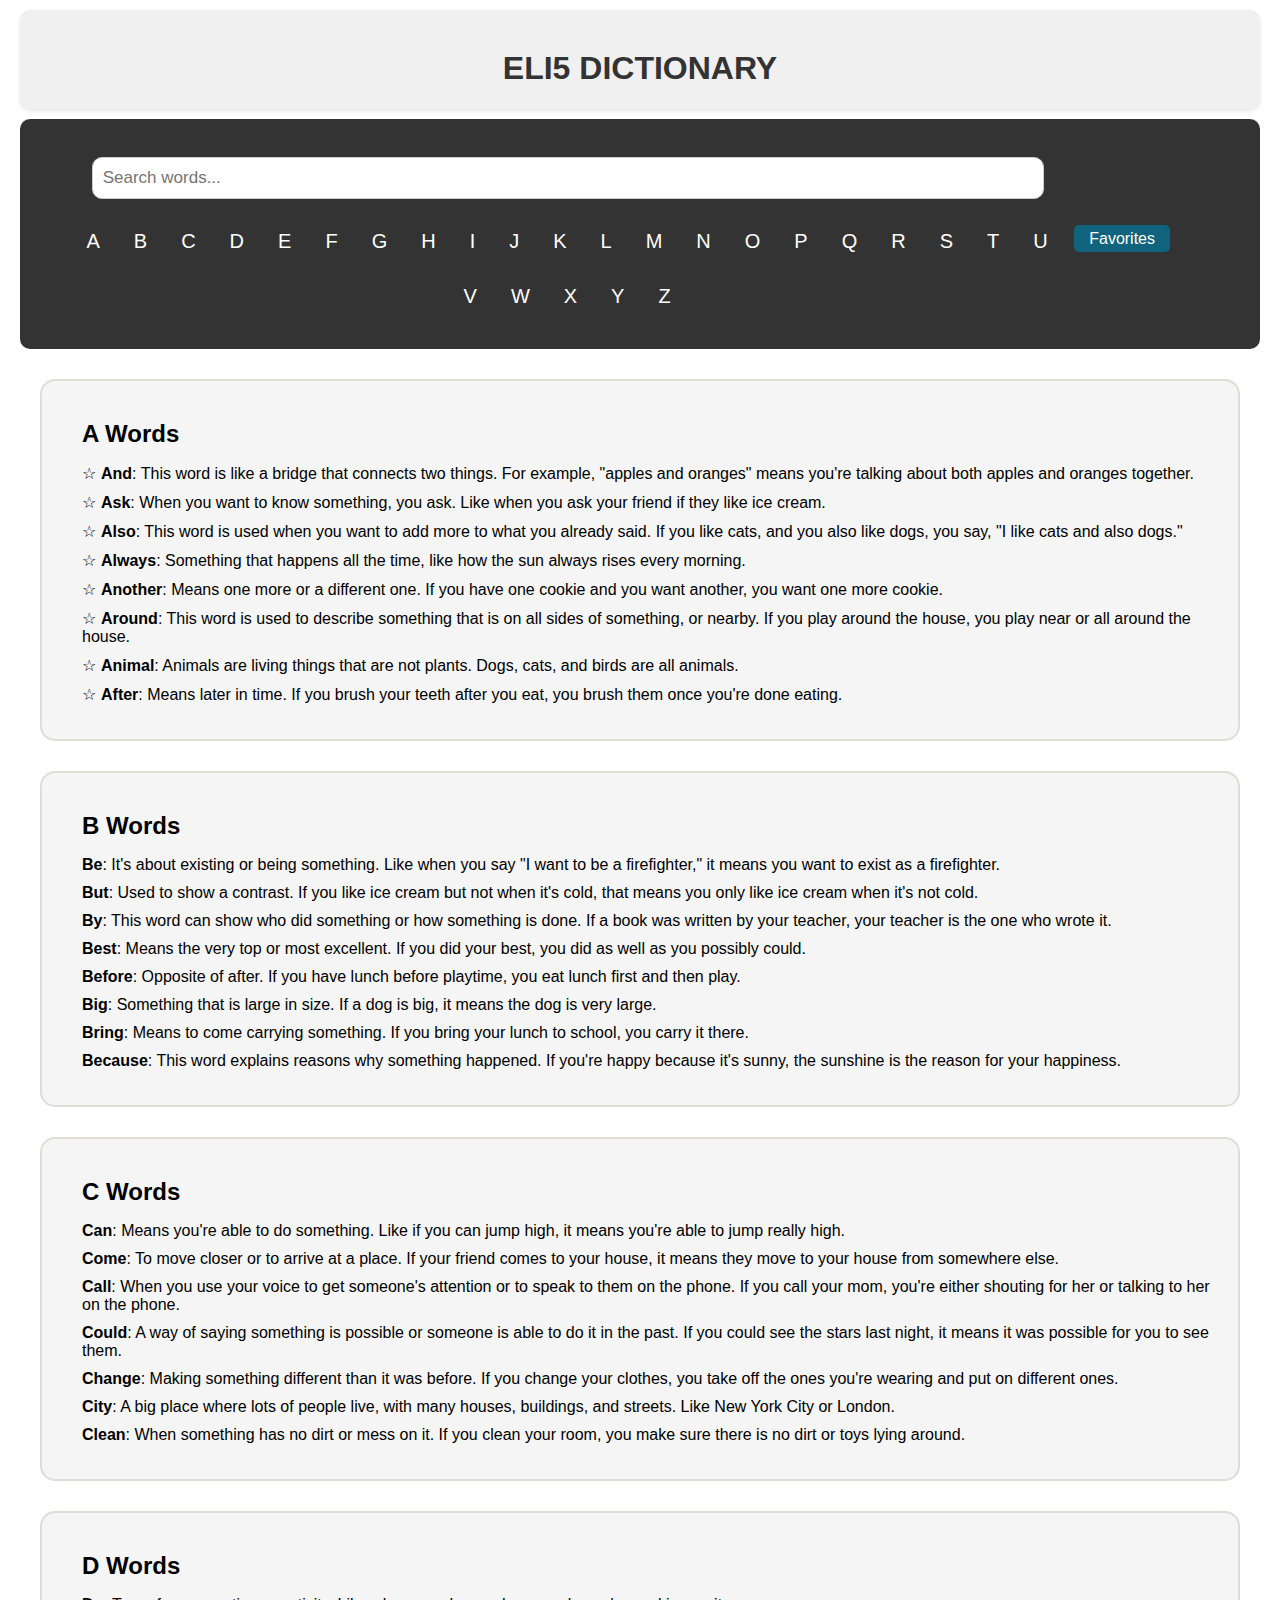
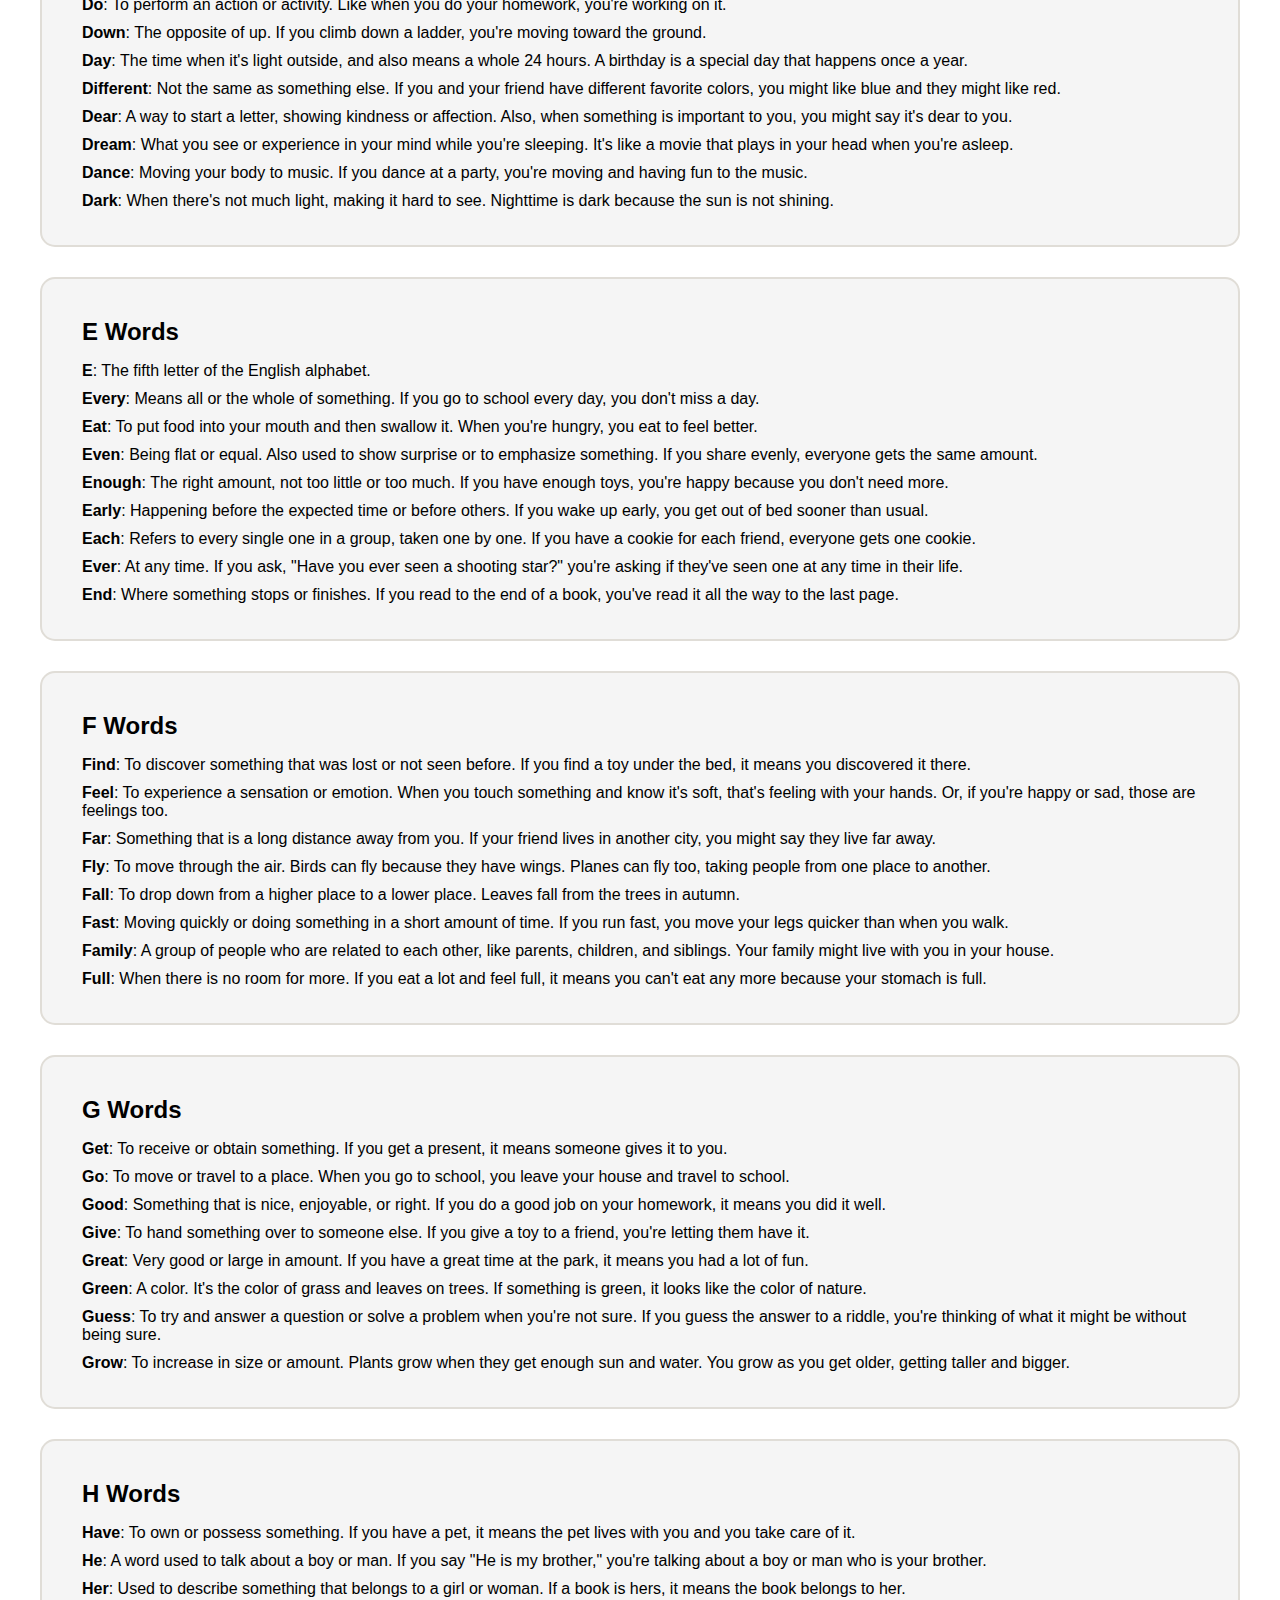
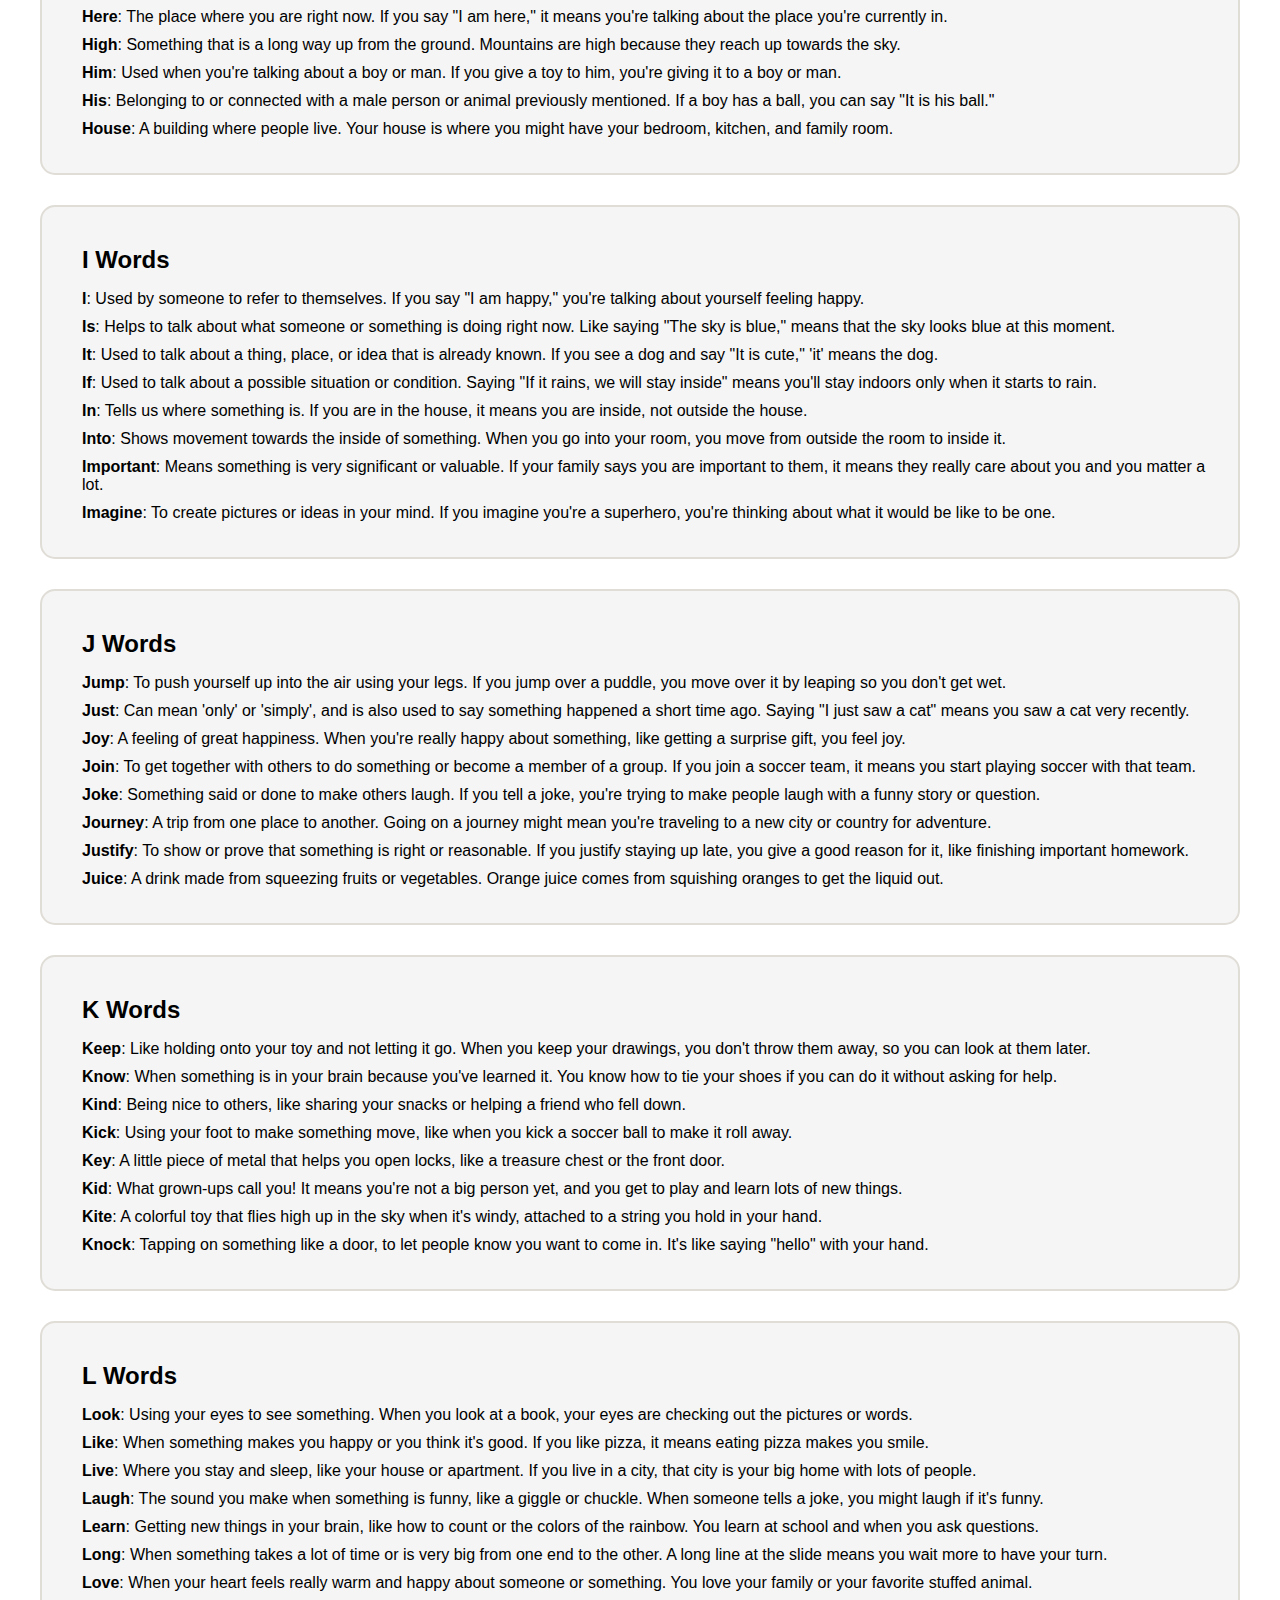
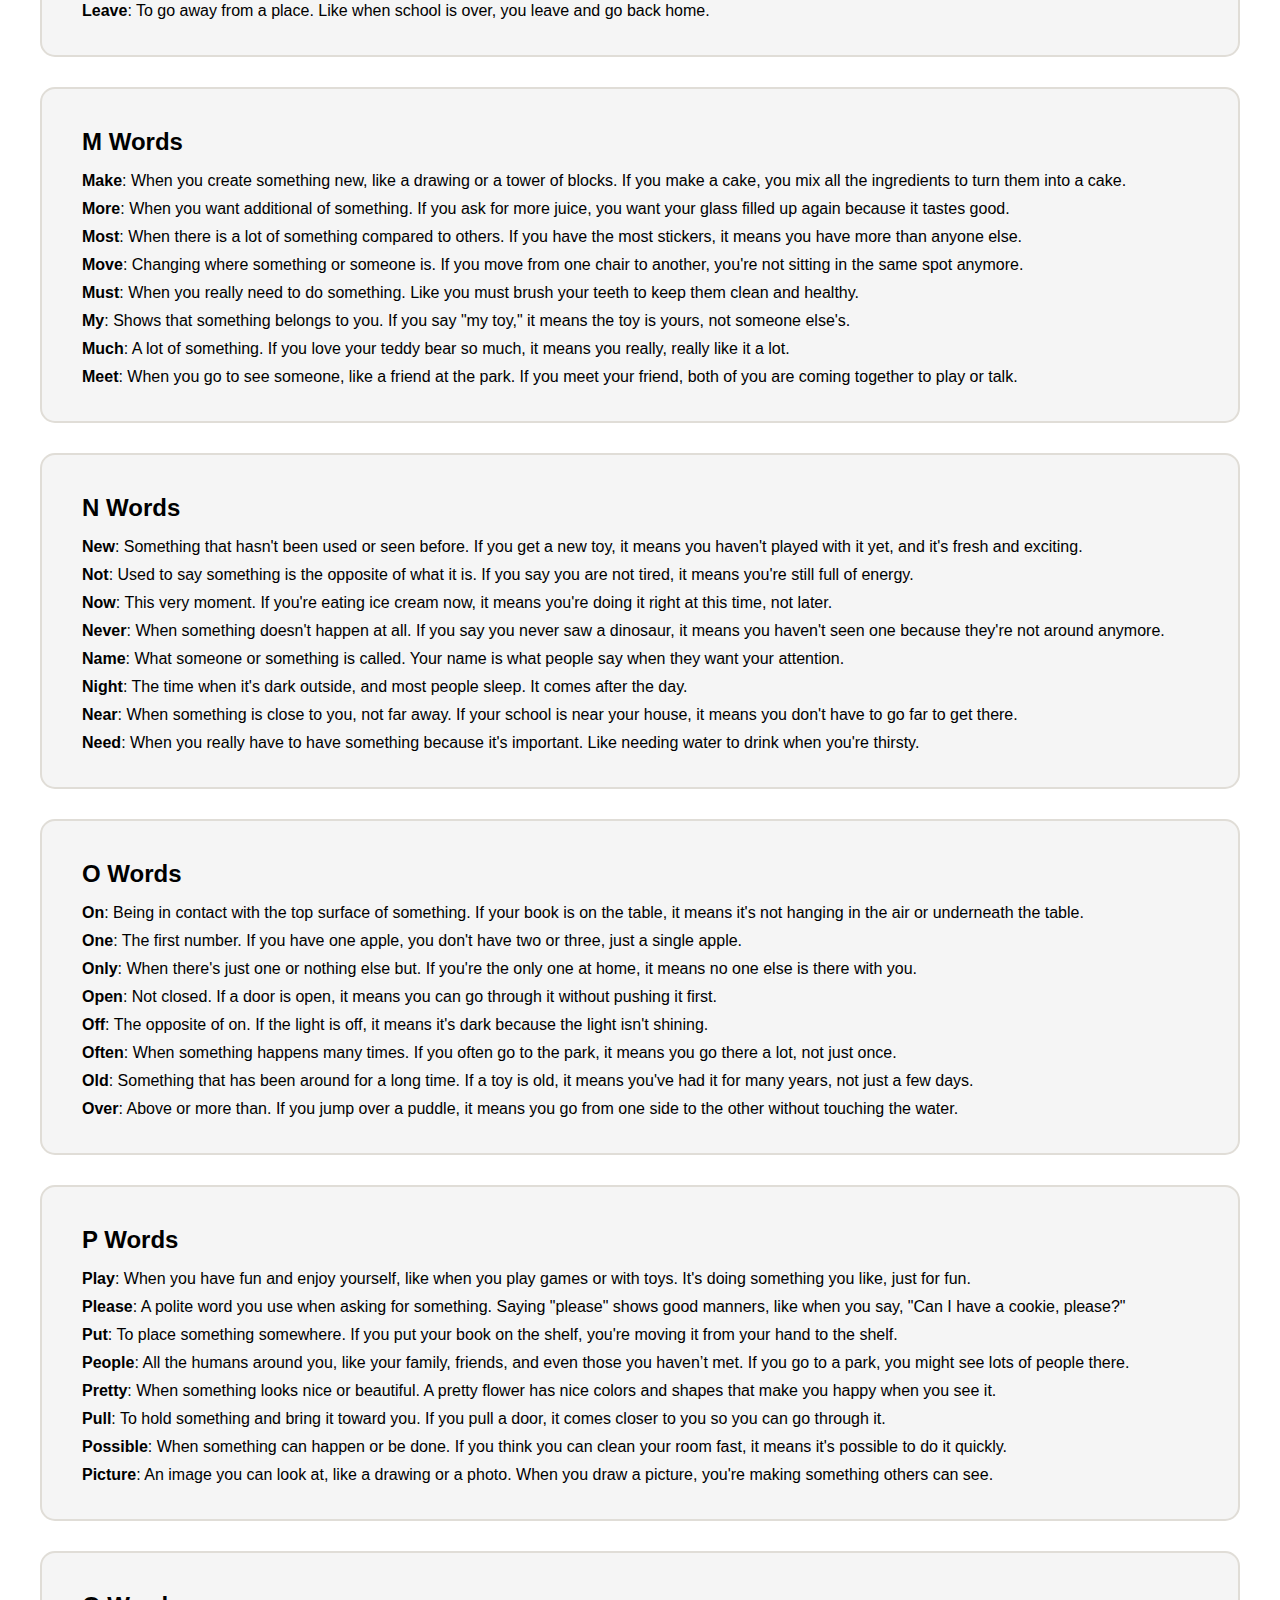
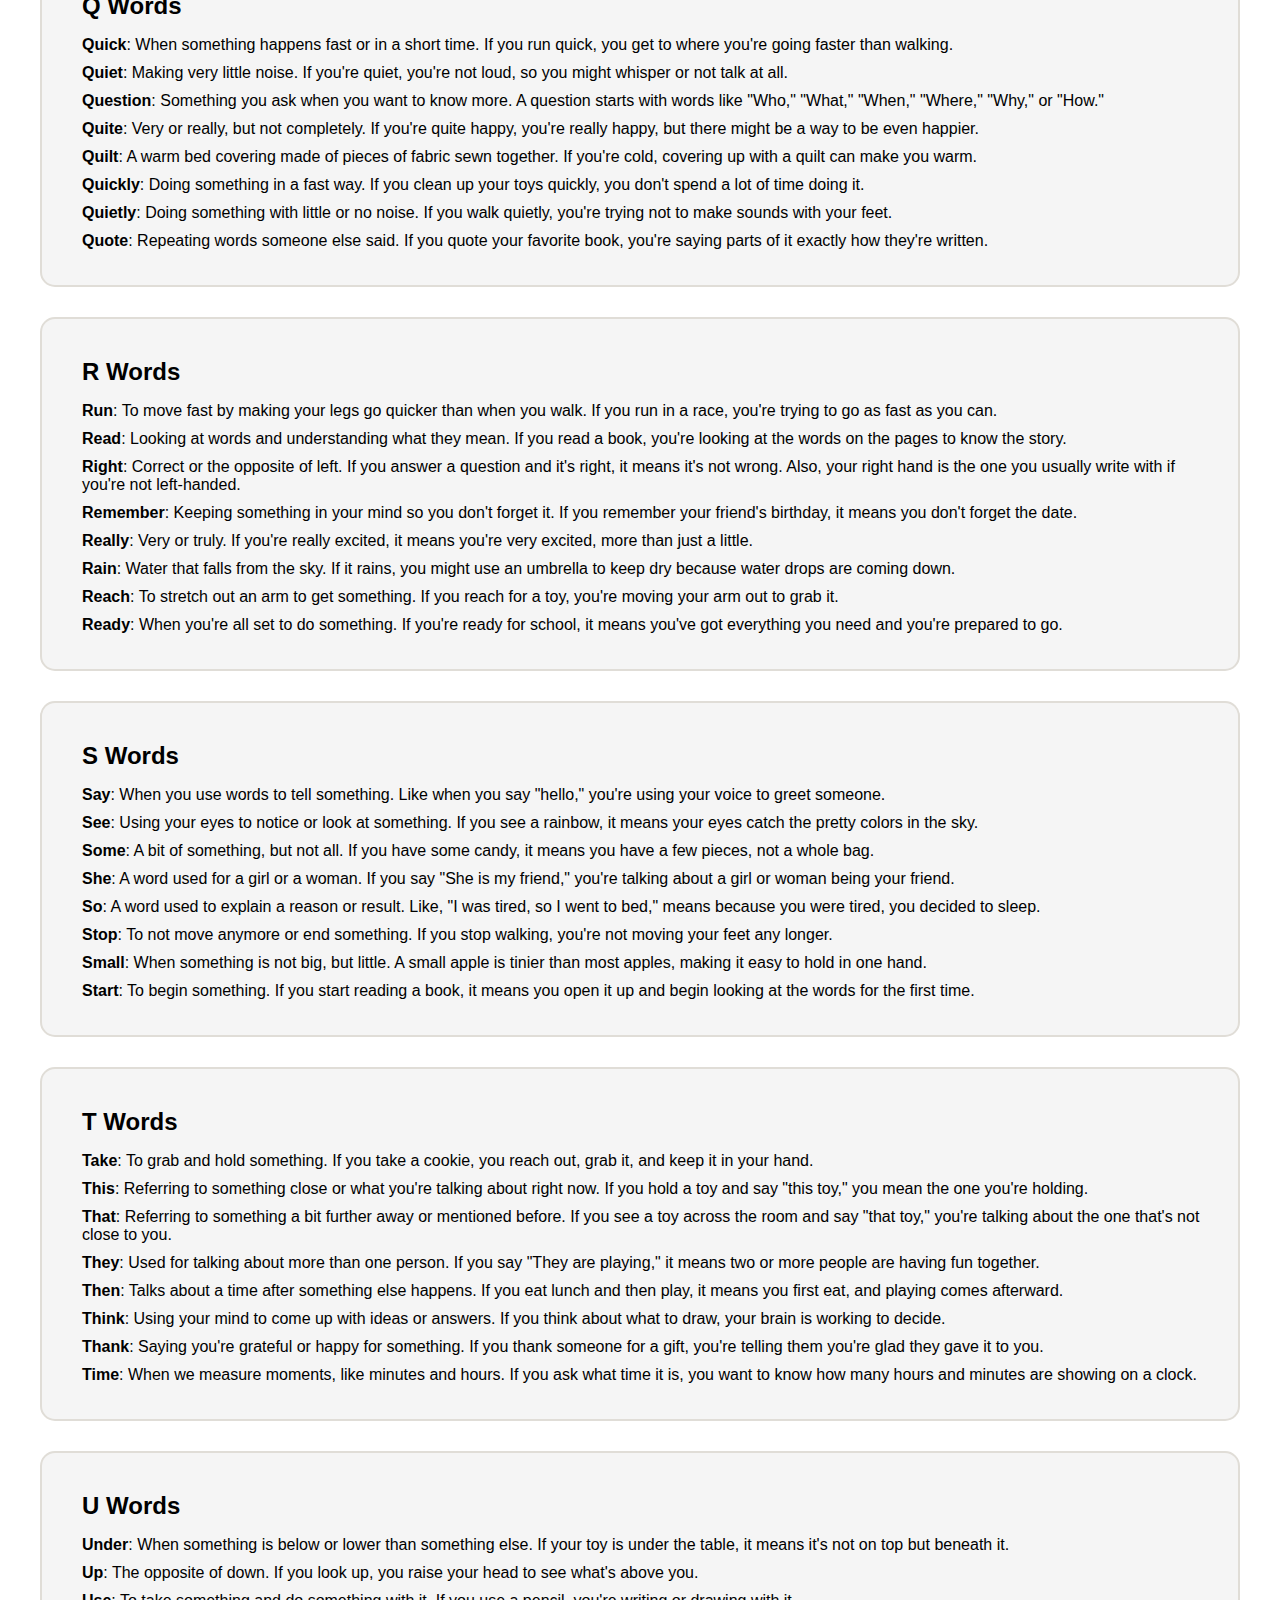
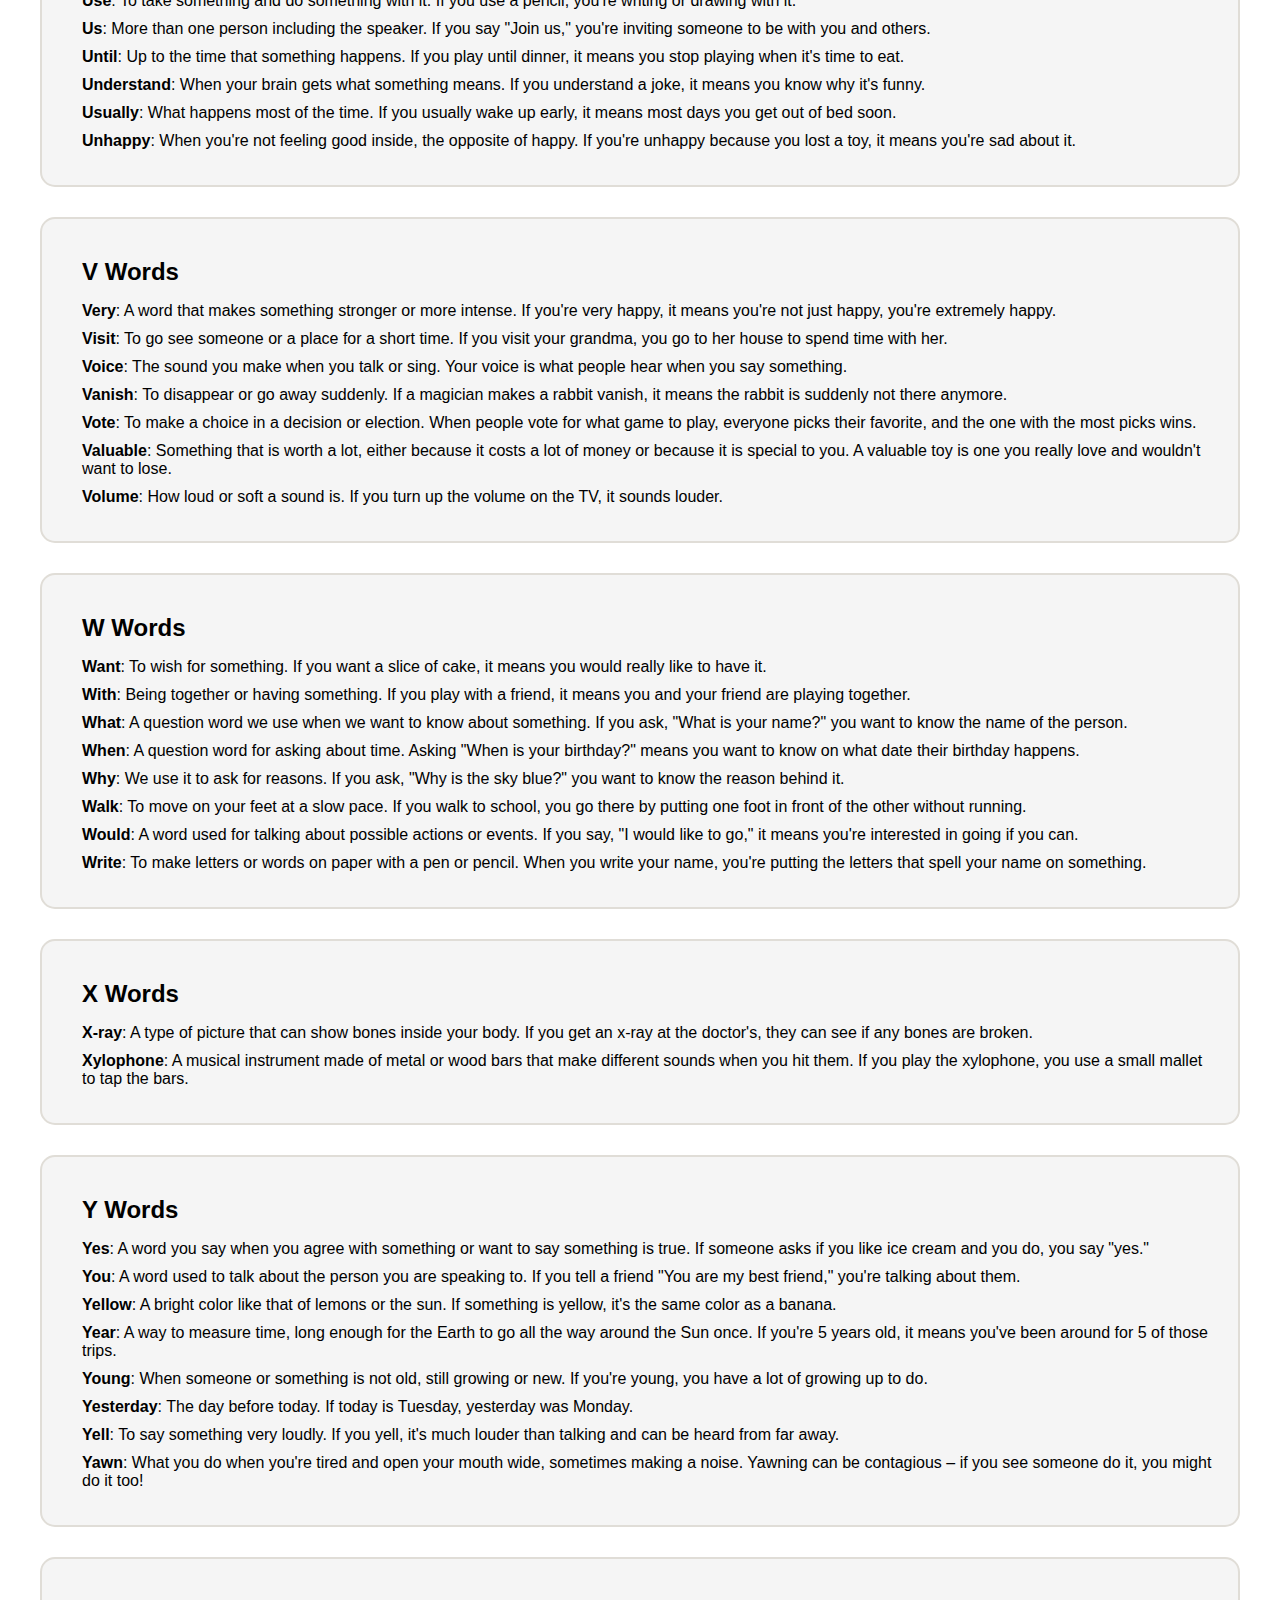
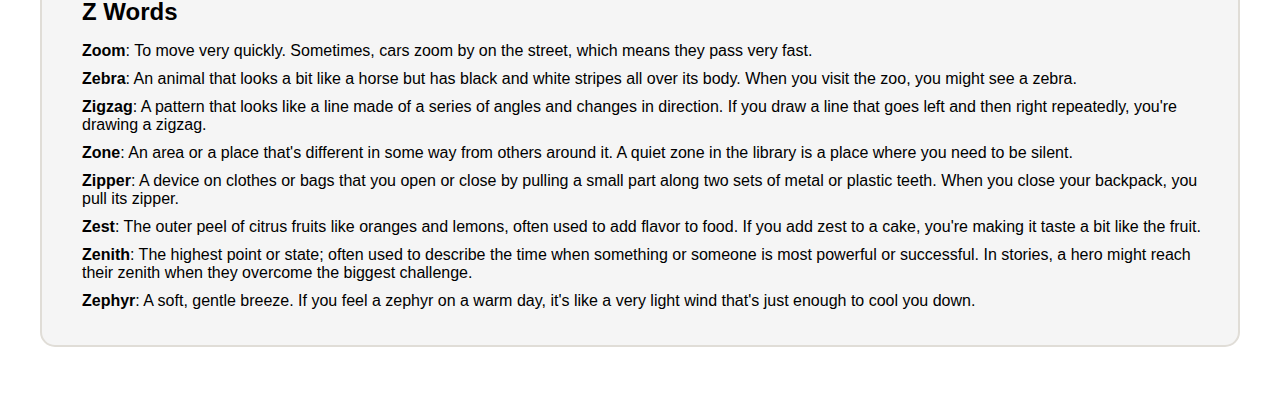
==== commit c13d4457: "Add files via upload" ====
--- a/index.html
+++ b/index.html
@@ -1,5 +1,3 @@
-<script src="https://cdn.botpress.cloud/webchat/v1/inject.js"></script>
-    <script src="https://mediafiles.botpress.cloud/0eafaf5a-5cc6-4b02-8ae4-9ba356f00850/webchat/config.js" defer></script>
 
 <!DOCTYPE html>
 <html lang="en">
@@ -13,7 +11,9 @@
     <script src="https://ajax.googleapis.com/ajax/libs/jquery/3.5.1/jquery.min.js"></script>
     <link href="https://fonts.cdnfonts.com/css/lost-castedral" rel="stylesheet">
     
-    
+    <script src="https://cdn.botpress.cloud/webchat/v1/inject.js"></script>
+    <script src="https://mediafiles.botpress.cloud/0eafaf5a-5cc6-4b02-8ae4-9ba356f00850/webchat/config.js" defer></script>
+
                 
 
 </head>
@@ -26,6 +26,32 @@
 
 
 
+
+
+
+
+
+
+
+
+
+
+
+
+
+
+
+
+
+
+
+
+
+
+
+
+
+    
 
     <nav id="main-nav">
         <div class="nav-items">
--- a/style.css
+++ b/style.css
@@ -260,6 +260,12 @@
 }
 
 
+.star.filled {
+    color: #ffd700; /* Gold color for filled star */
+}
+
+
+
 .favorites-btn a {
     padding: 5px 15px;
     margin-right: 70px;
@@ -279,4 +285,20 @@
     height: 300px;
     width: 100%;
   }
-  +  
+
+
+
+
+
+
+
+
+
+
+
+
+
+
+
+  
